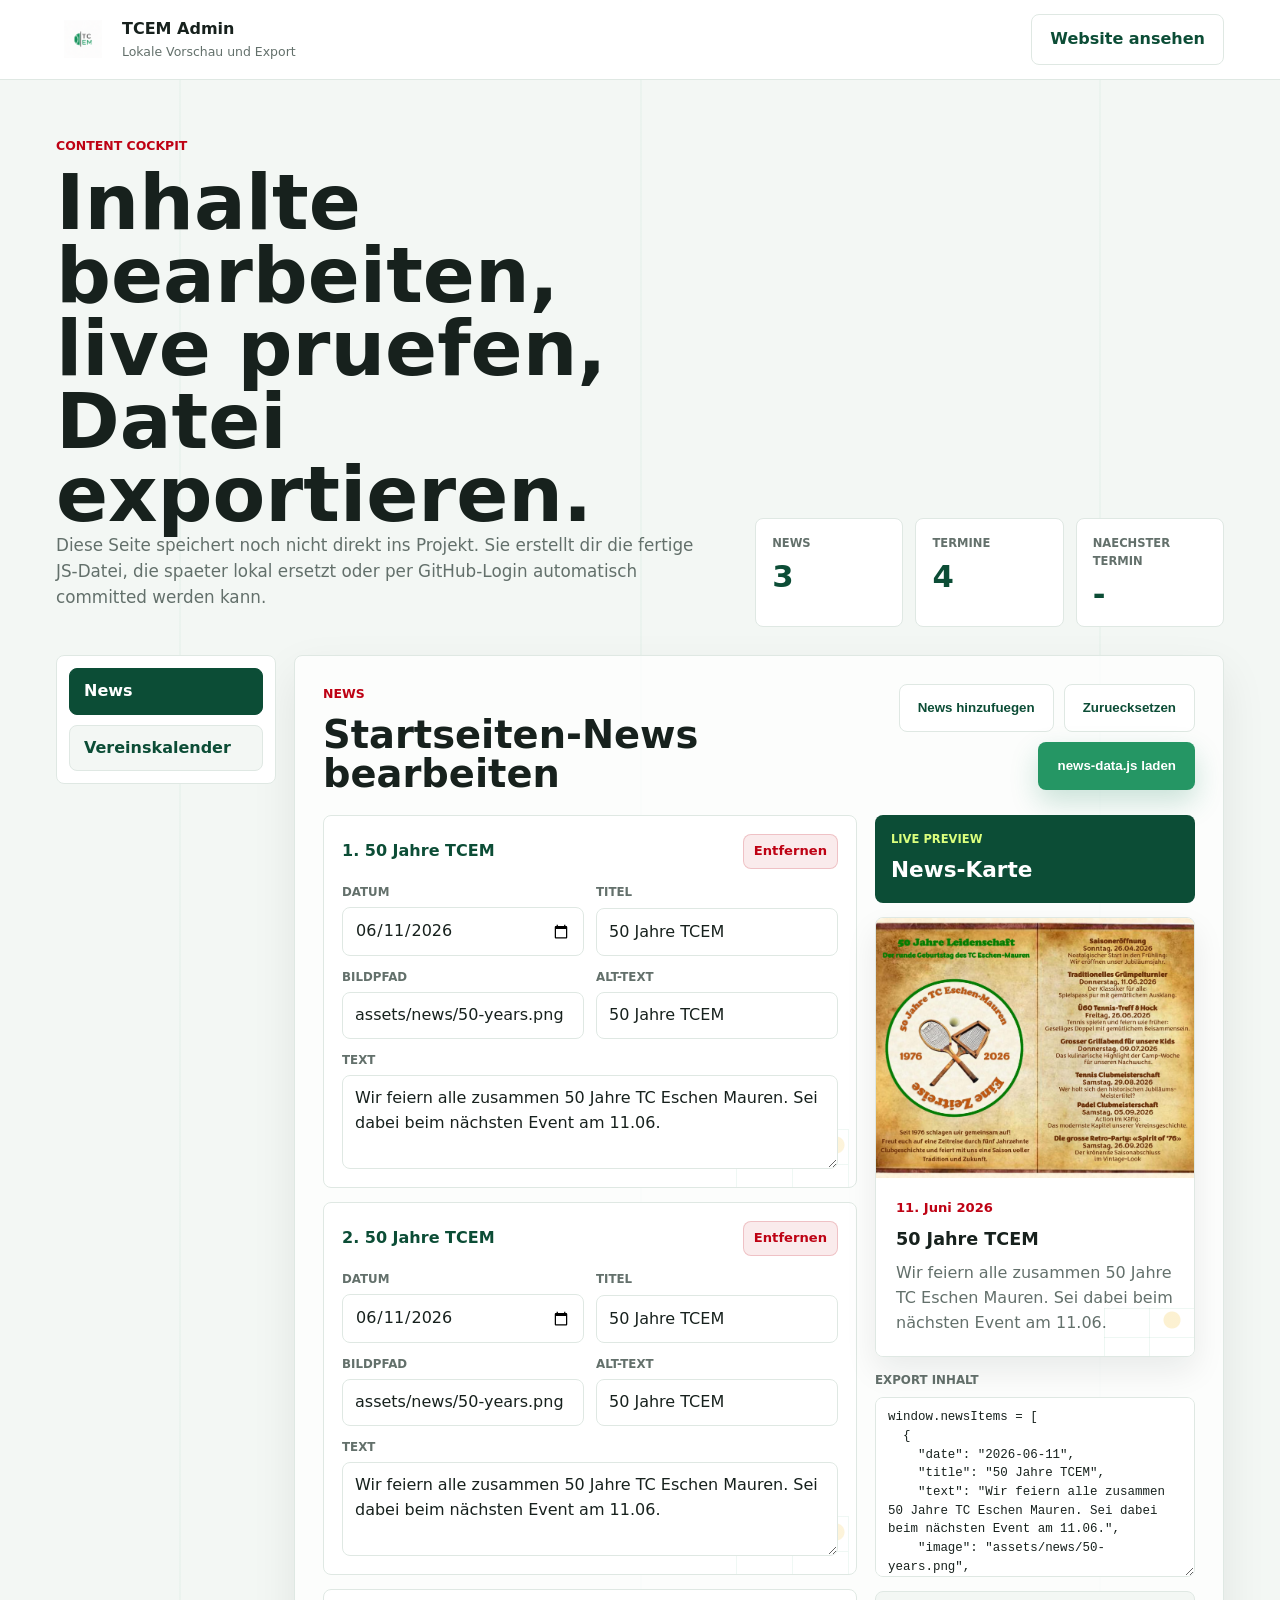
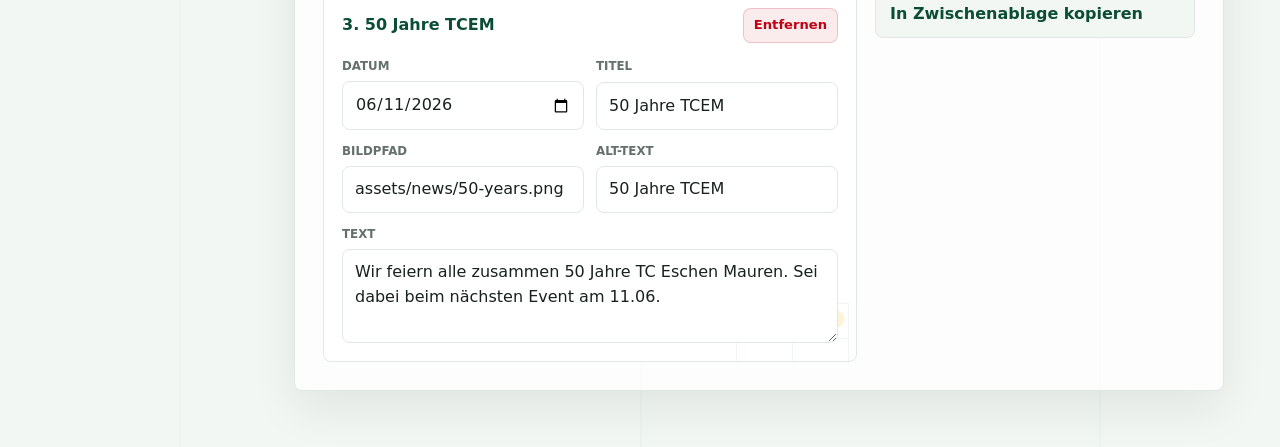
==== admin.html @ 439f3f22 "Add admin panel" ====
<!DOCTYPE html>
<html lang="de">
<head>
  <meta charset="UTF-8" />
  <meta name="viewport" content="width=device-width, initial-scale=1.0" />
  <meta name="description" content="Lokaler Inhaltseditor fuer die TC Eschen-Mauren Website." />
  <title>Admin Vorschau | TC Eschen-Mauren</title>
  <link rel="stylesheet" href="styles.css?v=20260722-2" />
  <link rel="stylesheet" href="admin.css?v=20260721-1" />
  <link rel="icon" type="image/png" href="assets/logos/alternate_logo.png" />
</head>
<body class="admin-page">
  <header class="admin-header">
    <a class="admin-brand" href="index.html" aria-label="Zur Website">
      <img src="assets/logos/alternate_logo.png" alt="TC Eschen-Mauren" />
      <span>
        <strong>TCEM Admin</strong>
        <small>Lokale Vorschau und Export</small>
      </span>
    </a>
    <a class="button secondary" href="index.html">Website ansehen</a>
  </header>

  <main class="admin-shell">
    <section class="admin-intro">
      <div>
        <p class="eyebrow">Content Cockpit</p>
        <h1>Inhalte bearbeiten, live pruefen, Datei exportieren.</h1>
        <p>Diese Seite speichert noch nicht direkt ins Projekt. Sie erstellt dir die fertige JS-Datei, die spaeter lokal ersetzt oder per GitHub-Login automatisch committed werden kann.</p>
      </div>
      <div class="admin-status-grid" aria-label="Status">
        <article>
          <span>News</span>
          <strong data-admin-news-count>0</strong>
        </article>
        <article>
          <span>Termine</span>
          <strong data-admin-event-count>0</strong>
        </article>
        <article>
          <span>Naechster Termin</span>
          <strong data-admin-next-event>-</strong>
        </article>
      </div>
    </section>

    <section class="admin-workspace">
      <aside class="admin-tabs" aria-label="Admin Bereiche">
        <button class="is-active" type="button" data-admin-tab="news">News</button>
        <button type="button" data-admin-tab="events">Vereinskalender</button>
      </aside>

      <section class="admin-panel is-active" data-admin-panel="news">
        <div class="admin-panel-header">
          <div>
            <p class="eyebrow">News</p>
            <h2>Startseiten-News bearbeiten</h2>
          </div>
          <div class="admin-actions">
            <button class="button secondary" type="button" data-admin-add="news">News hinzufuegen</button>
            <button class="button secondary" type="button" data-admin-reset="news">Zuruecksetzen</button>
            <button class="button primary" type="button" data-admin-download="news">news-data.js laden</button>
          </div>
        </div>

        <div class="admin-editor-layout">
          <div class="admin-editor-list" data-admin-list="news"></div>
          <aside class="admin-preview">
            <div class="admin-preview-heading">
              <span>Live Preview</span>
              <strong>News-Karte</strong>
            </div>
            <div class="admin-news-preview" data-admin-preview="news"></div>
            <label class="admin-output">
              <span>Export Inhalt</span>
              <textarea data-admin-output="news" readonly></textarea>
            </label>
            <button class="admin-copy-button" type="button" data-admin-copy="news">In Zwischenablage kopieren</button>
          </aside>
        </div>
      </section>

      <section class="admin-panel" data-admin-panel="events">
        <div class="admin-panel-header">
          <div>
            <p class="eyebrow">Vereinskalender</p>
            <h2>Termine bearbeiten</h2>
          </div>
          <div class="admin-actions">
            <button class="button secondary" type="button" data-admin-add="events">Termin hinzufuegen</button>
            <button class="button secondary" type="button" data-admin-reset="events">Zuruecksetzen</button>
            <button class="button primary" type="button" data-admin-download="events">events-data.js laden</button>
          </div>
        </div>

        <div class="admin-editor-layout">
          <div class="admin-editor-list" data-admin-list="events"></div>
          <aside class="admin-preview">
            <div class="admin-preview-heading">
              <span>Live Preview</span>
              <strong>Kalender-Eintrag</strong>
            </div>
            <div class="admin-calendar-preview" data-admin-preview="events"></div>
            <label class="admin-output">
              <span>Export Inhalt</span>
              <textarea data-admin-output="events" readonly></textarea>
            </label>
            <button class="admin-copy-button" type="button" data-admin-copy="events">In Zwischenablage kopieren</button>
          </aside>
        </div>
      </section>
    </section>
  </main>

  <script src="js/news-data.js?v=20260712-1" defer></script>
  <script src="js/events-data.js?v=20260712-1" defer></script>
  <script src="js/admin.js?v=20260721-1" defer></script>
</body>
</html>
---- styles.css ----
:root {
  --green: #259664;
  --green-dark: #0c4d36;
  --green-light: #e8f5e9;
  --red: #be0214;
  --ink: #17211d;
  --muted: #63706b;
  --line: #dfe8e3;
  --paper: #ffffff;
  --soft: #f3f7f4;
  --sun: #f4c542;
  --shadow: 0 24px 70px rgba(23, 33, 29, 0.13);
  --court-line-soft: rgba(37, 150, 100, 0.11);
  --court-line-warm: rgba(190, 2, 20, 0.055);
  --ball-mark: rgba(244, 197, 66, 0.34);
  color-scheme: light;
}

* {
  box-sizing: border-box;
}

html {
  scroll-behavior: smooth;
}

body {
  margin: 0;
  color: var(--ink);
  background: var(--paper);
  font-family: Inter, ui-sans-serif, system-ui, -apple-system, BlinkMacSystemFont, "Segoe UI", sans-serif;
  line-height: 1.55;
}

img {
  display: block;
  max-width: 100%;
}

a {
  color: inherit;
}

.site-header {
  position: sticky;
  top: 0;
  z-index: 10;
  display: flex;
  align-items: center;
  justify-content: space-between;
  gap: 24px;
  padding: 16px clamp(18px, 4vw, 56px);
  background: rgba(255, 255, 255, 0.94);
  border-bottom: 1px solid var(--line);
  backdrop-filter: blur(18px);
}

.brand {
  display: inline-flex;
  align-items: center;
  gap: 12px;
  min-width: 220px;
  text-decoration: none;
}

.brand-logo {
  width: 72px;
  height: 46px;
  object-fit: contain;
  flex: 0 0 auto;
}

.brand strong,
.brand small {
  display: block;
}

.brand strong {
  font-size: 0.98rem;
}

.brand small {
  color: var(--muted);
  font-size: 0.78rem;
}

.site-nav {
  display: flex;
  flex-wrap: wrap;
  align-items: center;
  justify-content: flex-end;
  gap: 6px;
}

.site-nav a {
  padding: 10px 12px;
  color: var(--muted);
  border-radius: 999px;
  font-size: 0.94rem;
  font-weight: 700;
  text-decoration: none;
}

.nav-dropdown {
  position: relative;
}

.nav-dropdown::after {
  position: absolute;
  right: 0;
  bottom: -12px;
  left: 0;
  height: 12px;
  content: "";
}

.nav-dropdown-toggle {
  border: 0;
  cursor: pointer;
  font: inherit;
}

.site-nav a:hover,
.site-nav a[aria-current="page"] {
  color: var(--green-dark);
  background: var(--soft);
}

.site-nav .nav-cta {
  padding: 10px 12px;
  color: #fff;
  background: var(--red);
  border-radius: 999px;
  font-size: 0.94rem;
  font-weight: 700;
}

.site-nav .nav-cta:hover {
  color: #fff;
  background: #9f0312;
}

.nav-dropdown-menu {
  position: absolute;
  top: calc(100% + 8px);
  right: 0;
  display: none;
  min-width: 190px;
  padding: 8px;
  background: #fff;
  border: 1px solid var(--line);
  border-radius: 8px;
  box-shadow: var(--shadow);
}

.nav-dropdown:hover .nav-dropdown-menu,
.nav-dropdown.is-open .nav-dropdown-menu {
  display: grid;
  gap: 4px;
}

.nav-dropdown-menu a {
  display: block;
  padding: 10px 12px;
  color: var(--ink);
  border-radius: 6px;
  white-space: nowrap;
}

.nav-dropdown-menu a:hover {
  color: var(--green-dark);
  background: var(--soft);
}

.nav-toggle {
  display: none;
  width: 44px;
  height: 44px;
  padding: 0;
  border: 1px solid var(--line);
  background: #fff;
  border-radius: 8px;
}

.nav-toggle span {
  display: block;
  width: 20px;
  height: 2px;
  margin: 4px auto;
  background: var(--ink);
}

.hero {
  display: grid;
  grid-template-columns: minmax(0, 1.02fr) minmax(320px, 0.98fr);
  gap: clamp(28px, 6vw, 76px);
  align-items: center;
  min-height: calc(100svh - 80px);
  padding: clamp(48px, 8vw, 96px) clamp(18px, 6vw, 84px) clamp(36px, 6vw, 72px);
  overflow: hidden;
  background:
    linear-gradient(90deg, rgba(22, 132, 90, 0.1), transparent 42%),
    #f8fbf9;
}

.home-hero {
  position: relative;
  display: flex;
  align-items: stretch;
  min-height: calc(100svh - 80px);
  padding: 0;
  background: #f8fbf9;
}

.home-hero::before {
  position: absolute;
  inset: 0 auto 0 0;
  z-index: 1;
  width: 72vw;
  background: linear-gradient(
    90deg,
    rgba(248, 251, 249, 0.96) 0%,
    rgba(248, 251, 249, 0.9) 34%,
    rgba(248, 251, 249, 0.66) 50%,
    rgba(248, 251, 249, 0.28) 65%,
    rgba(248, 251, 249, 0) 100%
  );
  content: "";
  pointer-events: none;
}

.home-hero .hero-content {
  position: relative;
  z-index: 2;
  display: flex;
  width: min(44vw, 760px);
  min-width: 40vw;
  flex-direction: column;
  justify-content: center;
  padding: clamp(48px, 8vw, 96px) clamp(18px, 6vw, 84px);
  background: transparent;
}

.home-hero .hero-copy {
  color: #28352f;
}

.home-hero-image {
  position: absolute;
  top: 0;
  right: 0;
  bottom: 0;
  left: 0;
  z-index: 0;
  width: 100%;
  max-width: none;
  margin: 0;
  overflow: hidden;
  filter: none;
  -webkit-mask-image: linear-gradient(
    90deg,
    rgba(0, 0, 0, 0) 0%,
    rgba(0, 0, 0, 0.08) 30%,
    rgba(0, 0, 0, 0.52) 44%,
    rgba(0, 0, 0, 0.92) 58%,
    rgba(0, 0, 0, 1) 100%
  );
  mask-image: linear-gradient(
    90deg,
    rgba(0, 0, 0, 0) 0%,
    rgba(0, 0, 0, 0.08) 30%,
    rgba(0, 0, 0, 0.52) 44%,
    rgba(0, 0, 0, 0.92) 58%,
    rgba(0, 0, 0, 1) 100%
  );
}

.home-hero-image img {
  width: 100%;
  height: 100%;
  object-fit: cover;
}

.page-hero {
  min-height: 72svh;
  background:
    linear-gradient(90deg, rgba(22, 132, 90, 0.1), transparent 46%),
    #fbfaf7;
}

.page-hero h1 {
  max-width: 12ch;
}

.hero-content {
  max-width: 760px;
}

.eyebrow {
  margin: 0 0 12px;
  color: var(--red);
  font-size: 0.78rem;
  font-weight: 800;
  letter-spacing: 0;
  text-transform: uppercase;
}

h1,
h2,
h3,
p {
  margin-top: 0;
}

h1 {
  max-width: 10ch;
  margin-bottom: 18px;
  font-size: clamp(3.4rem, 10vw, 6.25rem);
  line-height: 0.92;
  letter-spacing: 0;
}

h2 {
  max-width: 760px;
  margin-bottom: 0;
  font-size: clamp(2rem, 4vw, 4.25rem);
  line-height: 1.02;
  letter-spacing: 0;
}

h3 {
  margin-bottom: 10px;
  font-size: 1.1rem;
}

.hero-copy {
  max-width: 620px;
  color: #33413b;
  font-size: clamp(1.08rem, 2vw, 1.36rem);
}

.hero-actions {
  display: flex;
  flex-wrap: wrap;
  gap: 12px;
  margin-top: 28px;
}

.button {
  display: inline-flex;
  align-items: center;
  justify-content: center;
  min-height: 48px;
  padding: 12px 18px;
  border: 1px solid transparent;
  border-radius: 8px;
  font-weight: 800;
  text-decoration: none;
}

.button.primary {
  color: #fff;
  background: var(--green);
  box-shadow: 0 12px 28px rgba(22, 132, 90, 0.22);
}

.button.secondary {
  color: var(--green-dark);
  background: #fff;
  border-color: var(--line);
}

.hero-visual {
  margin: 0;
  filter: drop-shadow(var(--shadow));
}

.food-visual {
  max-width: 560px;
  justify-self: center;
}

.quick-links {
  display: grid;
  grid-template-columns: repeat(3, 1fr);
  gap: 1px;
  background: var(--line);
  border-top: 1px solid var(--line);
  border-bottom: 1px solid var(--line);
}

.quick-links a {
  min-height: 142px;
  padding: 26px clamp(18px, 4vw, 42px);
  background: #fff;
  text-decoration: none;
}

.quick-links span {
  display: block;
  margin-bottom: 8px;
  color: var(--red);
  font-size: 0.82rem;
  font-weight: 800;
}

.quick-links strong {
  display: block;
  max-width: 360px;
  font-size: clamp(1.15rem, 2vw, 1.55rem);
  line-height: 1.15;
}

.club-pulse {
  display: grid;
  grid-template-columns: minmax(180px, 0.28fr) minmax(0, 1fr);
  gap: clamp(18px, 3vw, 34px);
  align-items: stretch;
  padding: 24px clamp(18px, 6vw, 84px);
  color: #fff;
  background:
    linear-gradient(135deg, rgba(190, 2, 20, 0.26), transparent 42%),
    #12382a;
  border-top: 1px solid rgba(255, 255, 255, 0.12);
  border-bottom: 1px solid rgba(255, 255, 255, 0.12);
}

.sportstueble-pulse {
  display: grid;
  grid-template-columns: minmax(180px, 0.28fr) minmax(0, 1fr);
  gap: clamp(18px, 3vw, 34px);
  align-items: stretch;
  padding: 24px clamp(18px, 6vw, 84px);
  color: #fff;
  background:
    linear-gradient(135deg, rgba(190, 2, 20, 0.26), transparent 42%),
    #12382a;
  border-top: 1px solid rgba(255, 255, 255, 0.12);
  border-bottom: 1px solid rgba(255, 255, 255, 0.12);
}

.sportstueble-pulse.is-soon {
  background:
    linear-gradient(135deg, rgba(244, 197, 66, 0.2), transparent 42%),
    #12382a;
}

.sportstueble-pulse.is-closed .club-pulse-card::before {
  background: rgba(255, 255, 255, 0.46);
  animation: none;
  box-shadow: none;
}

.opening-status-grid {
  grid-template-columns: repeat(3, minmax(0, 1fr));
}

.club-pulse-heading {
  display: flex;
  flex-direction: column;
  justify-content: center;
  gap: 6px;
}

.club-pulse-heading span,
.club-pulse-card span,
.club-pulse-card small {
  font-size: 0.78rem;
  font-weight: 800;
  letter-spacing: 0;
  text-transform: uppercase;
}

.club-pulse-heading span {
  color: rgba(255, 255, 255, 0.68);
}

.club-pulse-heading strong {
  font-size: clamp(1.9rem, 4vw, 3.2rem);
  line-height: 0.95;
}

.club-pulse-grid {
  display: grid;
  grid-template-columns: repeat(4, minmax(0, 1fr));
  gap: 12px;
}

.club-pulse-card {
  position: relative;
  display: grid;
  min-height: 168px;
  padding: 18px;
  overflow: hidden;
  color: #fff;
  text-decoration: none;
  background: rgba(255, 255, 255, 0.09);
  border: 1px solid rgba(255, 255, 255, 0.14);
  border-radius: 8px;
}

.club-pulse-card::before {
  position: absolute;
  top: 18px;
  right: 18px;
  width: 9px;
  height: 9px;
  content: "";
  background: #dbff7d;
  border-radius: 50%;
  box-shadow: 0 0 0 0 rgba(219, 255, 125, 0.5);
  animation: pulse-dot 1.9s ease-out infinite;
}

.club-pulse-card::after {
  position: absolute;
  right: -18px;
  bottom: -18px;
  width: 130px;
  height: 76px;
  pointer-events: none;
  content: "";
  background:
    linear-gradient(rgba(255, 255, 255, 0.26), rgba(255, 255, 255, 0.26)) 0 0 / 100% 1px no-repeat,
    linear-gradient(rgba(255, 255, 255, 0.26), rgba(255, 255, 255, 0.26)) 0 100% / 100% 1px no-repeat,
    linear-gradient(rgba(255, 255, 255, 0.26), rgba(255, 255, 255, 0.26)) 0 0 / 1px 100% no-repeat,
    linear-gradient(rgba(255, 255, 255, 0.26), rgba(255, 255, 255, 0.26)) 100% 0 / 1px 100% no-repeat,
    linear-gradient(rgba(255, 255, 255, 0.22), rgba(255, 255, 255, 0.22)) 50% 0 / 1px 100% no-repeat,
    linear-gradient(rgba(255, 255, 255, 0.22), rgba(255, 255, 255, 0.22)) 0 50% / 100% 1px no-repeat;
  opacity: 0.55;
}

.club-pulse-card > * {
  position: relative;
  z-index: 1;
}

.club-pulse-card span {
  color: #dbff7d;
}

.club-pulse-card strong {
  align-self: end;
  max-width: 260px;
  font-size: clamp(1.15rem, 1.8vw, 1.55rem);
  line-height: 1.1;
}

.club-pulse-card p {
  margin: 8px 0 16px;
  color: rgba(255, 255, 255, 0.76);
  font-size: 0.95rem;
}

.club-pulse-card small {
  align-self: end;
  color: #fff;
}

@keyframes pulse-dot {
  0% {
    box-shadow: 0 0 0 0 rgba(219, 255, 125, 0.5);
  }

  70% {
    box-shadow: 0 0 0 12px rgba(219, 255, 125, 0);
  }

  100% {
    box-shadow: 0 0 0 0 rgba(219, 255, 125, 0);
  }
}

@media (prefers-reduced-motion: reduce) {
  .club-pulse-card::before,
  .matchday-section::after {
    animation: none;
  }

  .club-timeline::before,
  .club-timeline::after,
  .timeline-travel-ball,
  .history-stage,
  .history-stage::after,
  .history-image,
  .history-preview img,
  .timeline-entry,
  .timeline-entry strong,
  .history-preview {
    transition: none;
  }
}

.section {
  padding: clamp(58px, 8vw, 108px) clamp(18px, 6vw, 84px);
}

.section.muted {
  background:
    linear-gradient(90deg, transparent 0 15%, rgba(37, 150, 100, 0.035) 15% 15.15%, transparent 15.15% 50%, rgba(37, 150, 100, 0.035) 50% 50.15%, transparent 50.15% 84.85%, rgba(37, 150, 100, 0.035) 84.85% 85%, transparent 85%),
    var(--soft);
}

.section.accent {
  color: #fff;
  background: var(--green-dark);
}

.section.accent .eyebrow,
.section.accent p {
  color: #fff;
}

.section.accent p {
  max-width: 760px;
  font-size: 1.18rem;
}

.section-heading {
  margin-bottom: clamp(28px, 5vw, 52px);
}

.section-with-image {
  display: grid;
  grid-template-columns: minmax(0, 1fr) minmax(260px, 380px);
  gap: clamp(28px, 5vw, 64px);
  align-items: start;
}

.section-with-image > div {
  display: contents;
  min-width: 0;
}

.section-with-image .section-heading {
  grid-column: 1;
  margin-bottom: 0;
}

.section-with-image > div > :not(.section-heading) {
  grid-column: 1 / -1;
  min-width: 0;
}

.section-side-image {
  grid-column: 2;
  grid-row: 1;
  align-self: start;
  width: 100%;
  margin: 0;
  overflow: hidden;
  aspect-ratio: 16 / 10;
  border: 1px solid var(--line);
  border-radius: 8px;
  box-shadow: 0 14px 32px rgba(16, 25, 22, 0.1);
}

.section-side-image img {
  width: 100%;
  height: 100%;
  object-fit: cover;
}

.two-column {
  display: grid;
  grid-template-columns: minmax(0, 1fr) minmax(280px, 0.86fr);
  gap: clamp(28px, 6vw, 72px);
  align-items: start;
}

.two-column > p {
  max-width: 720px;
  color: var(--muted);
  font-size: 1.1rem;
}

.stats,
.feature-grid,
.split-list,
.info-grid {
  display: grid;
  gap: 18px;
}

.stats {
  grid-template-columns: repeat(3, 1fr);
}

.stats {
  counter-reset: stat-card;
}

.stats div,
.feature-grid article,
.split-list article,
.info-grid article {
  position: relative;
  overflow: hidden;
  padding: 24px;
  background: #fff;
  border: 1px solid var(--line);
  border-radius: 8px;
}

.stats div > *,
.feature-grid article > *,
.split-list article > *,
.info-grid article > * {
  position: relative;
  z-index: 1;
}

.stats div {
  counter-increment: stat-card;
  display: grid;
  min-height: 170px;
  align-content: end;
  padding: 18px;
  color: #fff;
  background:
    linear-gradient(135deg, rgba(190, 2, 20, 0.2), transparent 46%),
    #12382a;
  border-color: rgba(255, 255, 255, 0.14);
  box-shadow: 0 18px 38px rgba(16, 25, 22, 0.16);
}

.stats div::after {
  position: absolute;
  top: 14px;
  left: 14px;
  z-index: 1;
  min-width: 36px;
  padding: 4px 8px;
  color: #12382a;
  background: #dbff7d;
  border-radius: 999px;
  content: "S" counter(stat-card);
  font-size: 0.72rem;
  font-weight: 900;
  line-height: 1;
  text-align: center;
}

.stats div::before,
.feature-grid article::before,
.split-list article::before,
.info-grid article::before,
.team-card::before,
.match-card::before,
.mini-calendar::before,
.price-card::before,
.info-block::before,
.premium-booking-card::before,
.document-card::before,
.document-login-note::before {
  position: absolute;
  inset: 0;
  z-index: 0;
  pointer-events: none;
  content: "";
  background:
    radial-gradient(circle at calc(100% - 26px) 28px, var(--ball-mark) 0 8px, transparent 9px),
    radial-gradient(circle at calc(100% - 26px) 28px, transparent 0 12px, rgba(244, 197, 66, 0.22) 13px 14px, transparent 15px),
    linear-gradient(var(--court-line-soft), var(--court-line-soft)) calc(100% - 94px) calc(100% - 30px) / 1px 70px no-repeat,
    linear-gradient(var(--court-line-soft), var(--court-line-soft)) calc(100% - 54px) calc(100% - 30px) / 1px 70px no-repeat,
    linear-gradient(var(--court-line-soft), var(--court-line-soft)) calc(100% - 128px) calc(100% - 54px) / 108px 1px no-repeat,
    linear-gradient(var(--court-line-soft), var(--court-line-soft)) calc(100% - 128px) calc(100% - 82px) / 108px 1px no-repeat,
    linear-gradient(135deg, transparent 58%, var(--court-line-warm));
  opacity: 0.9;
}

.stats div::before {
  background:
    linear-gradient(rgba(255, 255, 255, 0.22), rgba(255, 255, 255, 0.22)) calc(100% - 132px) calc(100% - 72px) / 118px 1px no-repeat,
    linear-gradient(rgba(255, 255, 255, 0.22), rgba(255, 255, 255, 0.22)) calc(100% - 132px) calc(100% - 22px) / 118px 1px no-repeat,
    linear-gradient(rgba(255, 255, 255, 0.22), rgba(255, 255, 255, 0.22)) calc(100% - 132px) calc(100% - 72px) / 1px 50px no-repeat,
    linear-gradient(rgba(255, 255, 255, 0.22), rgba(255, 255, 255, 0.22)) calc(100% - 14px) calc(100% - 72px) / 1px 50px no-repeat,
    linear-gradient(rgba(255, 255, 255, 0.18), rgba(255, 255, 255, 0.18)) calc(100% - 73px) calc(100% - 72px) / 1px 50px no-repeat,
    radial-gradient(circle at calc(100% - 28px) 28px, rgba(219, 255, 125, 0.64) 0 8px, transparent 9px),
    linear-gradient(135deg, transparent 54%, rgba(219, 255, 125, 0.1));
  opacity: 0.82;
}

.feature-grid article:nth-child(3n+2)::before,
.split-list article:nth-child(3n+2)::before,
.info-grid article:nth-child(3n+2)::before,
.team-card:nth-child(2n)::before,
.match-card:nth-child(2n)::before,
.price-card:nth-child(2n)::before {
  background:
    repeating-linear-gradient(90deg, transparent 0 13px, rgba(37, 150, 100, 0.055) 13px 14px),
    repeating-linear-gradient(0deg, transparent 0 13px, rgba(37, 150, 100, 0.04) 13px 14px),
    radial-gradient(circle at calc(100% - 28px) 30px, var(--ball-mark) 0 7px, transparent 8px);
  opacity: 0.72;
}

.stats strong {
  display: block;
  width: min-content;
  min-width: 1.2ch;
  color: #dbff7d;
  font-family: ui-monospace, SFMono-Regular, Menlo, Monaco, Consolas, "Liberation Mono", monospace;
  font-size: clamp(3.4rem, 7vw, 5.4rem);
  font-weight: 900;
  letter-spacing: 0;
  line-height: 0.82;
  text-shadow: 0 0 18px rgba(219, 255, 125, 0.28);
  font-variant-numeric: tabular-nums;
}

.stats strong::after {
  display: inline-block;
  margin-left: 7px;
  color: rgba(255, 255, 255, 0.45);
  content: "x";
  font-size: 0.28em;
  vertical-align: super;
}

.stats div.is-counting strong {
  animation: stat-flicker 900ms steps(2, end) 1;
}

.stats div.has-counted {
  border-color: rgba(219, 255, 125, 0.34);
}

.stats span,
.feature-grid p,
.split-list p,
.info-grid p {
  color: var(--muted);
}

.stats span {
  margin-top: 16px;
  color: rgba(255, 255, 255, 0.78);
  font-size: 0.82rem;
  font-weight: 900;
  text-transform: uppercase;
}

@keyframes stat-flicker {
  0%,
  22%,
  38%,
  100% {
    opacity: 1;
  }

  30%,
  34% {
    opacity: 0.48;
  }
}

.feature-grid,
.split-list,
.info-grid {
  grid-template-columns: repeat(3, 1fr);
}

.site-footer {
  display: grid;
  grid-template-columns: repeat(4, 1fr);
  gap: 28px;
  padding: 42px clamp(18px, 6vw, 84px);
  color: #d7e6df;
  background: #101916;
}

.site-footer p {
  margin-bottom: 0;
  color: #a9bbb3;
}

.site-footer a {
  color: #fff;
}

.legal-page h1 {
  max-width: none;
  font-size: clamp(2.7rem, 7vw, 5.4rem);
}

.legal-content {
  max-width: 900px;
  padding: clamp(24px, 4vw, 44px);
  background: #fff;
  border: 1px solid var(--line);
  border-radius: 8px;
}

.legal-content h2 {
  max-width: none;
  margin: 34px 0 12px;
  font-size: clamp(1.45rem, 2.5vw, 2.15rem);
}

.legal-content h2:first-child {
  margin-top: 0;
}

.legal-content h3 {
  margin: 26px 0 8px;
  font-size: 1.05rem;
}

.legal-content p {
  color: var(--muted);
}

.legal-content a {
  color: var(--green-dark);
  font-weight: 700;
}

.document-actions {
  display: grid;
  gap: 18px;
}

.document-login-note {
  position: relative;
  display: grid;
  grid-template-columns: minmax(0, 1fr) auto;
  gap: 20px;
  align-items: center;
  overflow: hidden;
  margin-bottom: 22px;
  padding: 22px;
  background: rgba(37, 150, 100, 0.09);
  border: 1px solid rgba(37, 150, 100, 0.22);
  border-radius: 8px;
}

.document-login-note > * {
  position: relative;
  z-index: 1;
}

.document-login-note h2 {
  margin: 0 0 8px;
  font-size: clamp(1.25rem, 2vw, 1.65rem);
}

.document-login-note p {
  margin: 0;
}

.document-card {
  position: relative;
  display: grid;
  grid-template-columns: minmax(0, 1fr) auto;
  gap: 20px;
  align-items: center;
  overflow: hidden;
  padding: 22px;
  background: var(--soft);
  border: 1px solid var(--line);
  border-radius: 8px;
}

.document-card > * {
  position: relative;
  z-index: 1;
}

.document-card h2 {
  margin: 0 0 8px;
  font-size: clamp(1.25rem, 2vw, 1.65rem);
}

.document-card p {
  margin: 0;
}

.section-intro {
  max-width: 760px;
  color: var(--muted);
  font-size: 1.08rem;
}

.club-timeline {
  --timeline-detail-enter: 58px;
  --timeline-ghost-shift: 0px;
  --timeline-preview-depth: 0px;
  --timeline-progress: 0;
  --timeline-travel: 0;
  --timeline-shift: 0px;
  --timeline-shift-reverse: 0px;
  position: relative;
  display: grid;
  grid-template-columns: minmax(110px, 0.22fr) minmax(0, 1fr);
  gap: clamp(20px, 4vw, 44px);
  min-height: clamp(560px, 58vw, 680px);
  padding: clamp(20px, 4vw, 42px);
  overflow: hidden;
  color: var(--ink);
  background:
    radial-gradient(circle at calc(var(--timeline-progress) * 1%) 18%, rgba(219, 255, 125, 0.22), transparent 18%),
    linear-gradient(135deg, rgba(37, 150, 100, 0.08), rgba(190, 2, 20, 0.04)),
    #fff;
  border: 1px solid var(--line);
  border-radius: 8px;
  box-shadow: var(--shadow);
  isolation: isolate;
}

.club-timeline::before,
.club-timeline::after {
  position: absolute;
  pointer-events: none;
  content: "";
}

.club-timeline::before {
  inset: 0;
  background:
    linear-gradient(90deg, transparent, rgba(219, 255, 125, 0.12), transparent),
    repeating-linear-gradient(90deg, rgba(16, 25, 22, 0.04) 0 1px, transparent 1px 80px),
    repeating-linear-gradient(0deg, rgba(37, 150, 100, 0.035) 0 1px, transparent 1px 58px);
  background-position: var(--timeline-shift) 0, var(--timeline-shift-reverse) 0;
  opacity: 0.7;
  transition: background-position 680ms cubic-bezier(0.2, 0.8, 0.2, 1);
}

.club-timeline::after {
  right: clamp(18px, 5vw, 60px);
  bottom: -0.2em;
  color: rgba(37, 150, 100, 0.07);
  content: attr(data-active-year);
  font-size: clamp(6rem, 18vw, 16rem);
  font-weight: 900;
  line-height: 1;
  transform: translateX(var(--timeline-ghost-shift));
  transition: content 120ms ease, transform 680ms cubic-bezier(0.2, 0.8, 0.2, 1);
}

.timeline-travel-path {
  position: absolute;
  top: clamp(24px, 5vw, 48px);
  right: clamp(20px, 5vw, 52px);
  left: clamp(20px, 5vw, 52px);
  z-index: 2;
  height: 3px;
  pointer-events: none;
  background:
    linear-gradient(90deg, var(--green) calc(var(--timeline-progress) * 1%), rgba(37, 150, 100, 0.12) 0),
    repeating-linear-gradient(90deg, transparent 0 34px, rgba(16, 25, 22, 0.12) 34px 35px);
  border-radius: 999px;
  box-shadow: 0 0 0 1px rgba(255, 255, 255, 0.76);
}

.timeline-travel-ball {
  position: absolute;
  top: 50%;
  left: calc(var(--timeline-progress) * 1%);
  width: 18px;
  height: 18px;
  background:
    radial-gradient(circle at 34% 30%, rgba(255, 255, 255, 0.9), transparent 0 18%),
    #dbff7d;
  border: 2px solid rgba(18, 56, 42, 0.2);
  border-radius: 50%;
  box-shadow: 0 0 0 6px rgba(219, 255, 125, 0.18), 0 10px 18px rgba(16, 25, 22, 0.16);
  transform: translate(-50%, -50%);
  transition: left 720ms cubic-bezier(0.18, 0.9, 0.24, 1.08), transform 720ms cubic-bezier(0.18, 0.9, 0.24, 1.08);
}

.club-timeline.is-travelling-forward .timeline-travel-ball {
  transform: translate(-50%, -50%) rotate(1turn) scale(1.14);
}

.club-timeline.is-travelling-backward .timeline-travel-ball {
  transform: translate(-50%, -50%) rotate(-1turn) scale(1.14);
}

.history-years,
.history-stage,
.history-previews {
  position: relative;
  z-index: 1;
}

.history-years {
  align-self: center;
}

.history-controls {
  position: relative;
  display: grid;
  gap: 6px;
  padding: 10px 0 10px 18px;
}

.history-controls::before {
  position: absolute;
  top: 24px;
  bottom: 24px;
  left: 7px;
  width: 2px;
  content: "";
  background:
    linear-gradient(180deg, var(--green) calc(var(--timeline-progress) * 1%), rgba(37, 150, 100, 0.12) 0),
    linear-gradient(180deg, rgba(37, 150, 100, 0.12), var(--green), rgba(37, 150, 100, 0.12));
  border-radius: 999px;
}

.timeline-entry {
  position: relative;
  display: flex;
  align-items: center;
  min-height: 48px;
  padding: 10px 12px 10px 18px;
  color: var(--muted);
  text-align: left;
  cursor: pointer;
  background: transparent;
  border: 1px solid transparent;
  border-radius: 8px;
  appearance: none;
  transition: color 220ms ease, background 220ms ease, border-color 220ms ease, transform 220ms ease;
}

.timeline-entry::after {
  position: absolute;
  right: 12px;
  color: rgba(37, 150, 100, 0);
  content: "→";
  font-weight: 900;
  transform: translateX(-8px);
  transition: color 220ms ease, transform 220ms ease;
}

.timeline-entry::before {
  position: absolute;
  left: -15px;
  width: 12px;
  height: 12px;
  content: "";
  background: #fff;
  border: 2px solid rgba(37, 150, 100, 0.34);
  border-radius: 50%;
  box-shadow: 0 0 0 4px #fff;
  transition: background 220ms ease, border-color 220ms ease, box-shadow 220ms ease, transform 220ms ease;
}

.timeline-entry strong {
  font-size: clamp(0.95rem, 1.4vw, 1.12rem);
  font-weight: 900;
}

.timeline-entry:hover,
.timeline-entry.is-active {
  color: var(--green-dark);
  background: rgba(37, 150, 100, 0.1);
  border-color: rgba(37, 150, 100, 0.18);
  transform: translateX(6px);
}

.timeline-entry.is-active::after {
  color: var(--green-dark);
  transform: translateX(0);
}

.timeline-entry:hover::before,
.timeline-entry.is-active::before {
  background: var(--green);
  border-color: var(--green-dark);
  box-shadow: 0 0 0 4px #fff, 0 0 0 8px rgba(37, 150, 100, 0.16);
  transform: scale(1.18);
}

.history-stage {
  position: relative;
  display: grid;
  grid-template-columns: minmax(0, 0.92fr) minmax(320px, 0.58fr);
  gap: 0;
  min-height: clamp(440px, 48vw, 560px);
  overflow: hidden;
  background: var(--green-dark);
  border-radius: 8px;
  box-shadow: 0 18px 48px rgba(16, 25, 22, 0.16);
  opacity: 0;
  transform: translateX(var(--timeline-detail-enter)) scale(0.985) rotateY(calc(var(--timeline-travel) * -1deg));
  transform-origin: center;
  transition: opacity 300ms ease, transform 520ms cubic-bezier(0.2, 0.8, 0.2, 1);
}

.history-stage.is-visible {
  opacity: 1;
  transform: translateX(0) scale(1);
}

.history-stage::before {
  position: absolute;
  inset: 0;
  z-index: 1;
  pointer-events: none;
  content: "";
  background:
    linear-gradient(90deg, transparent 58%, rgba(219, 255, 125, 0.14)),
    radial-gradient(circle at 72% 22%, rgba(219, 255, 125, 0.16), transparent 24%);
}

.history-stage::after {
  position: absolute;
  inset: 0;
  z-index: 3;
  pointer-events: none;
  content: "";
  background: linear-gradient(90deg, transparent, rgba(255, 255, 255, 0.24), transparent);
  opacity: 0;
  transform: translateX(-115%);
}

.club-timeline.is-travelling-forward .history-stage::after,
.club-timeline.is-travelling-backward .history-stage::after {
  animation: timeline-travel-sweep 620ms ease;
}

.history-image {
  width: 100%;
  height: 100%;
  min-height: clamp(320px, 42vw, 560px);
  object-fit: cover;
  transform: scale(1.04);
  transition: transform 760ms cubic-bezier(0.2, 0.8, 0.2, 1);
}

.history-stage.is-visible .history-image {
  transform: scale(1);
}

.history-panel {
  position: relative;
  z-index: 2;
  align-self: end;
  padding: clamp(24px, 4vw, 44px);
  color: #fff;
}

.history-eyebrow {
  display: block;
  margin-bottom: 18px;
  color: #dbff7d;
  font-size: clamp(3.6rem, 8vw, 6.8rem);
  font-weight: 900;
  line-height: 0.9;
}

.history-panel h3 {
  margin-bottom: 10px;
  color: #fff;
  font-size: clamp(1.45rem, 2.7vw, 2.45rem);
  line-height: 1.08;
  overflow-wrap: anywhere;
}

.history-panel p {
  margin: 0;
  max-width: 560px;
  color: rgba(255, 255, 255, 0.8);
  font-size: 1.08rem;
}

.history-counter {
  display: block;
  margin-top: 28px;
  color: rgba(255, 255, 255, 0.58);
  font-size: 0.8rem;
  font-weight: 900;
}

.history-previews {
  grid-column: 2;
  display: grid;
  grid-template-columns: repeat(6, minmax(0, 1fr));
  gap: 10px;
  perspective: 900px;
}

.history-preview {
  display: grid;
  gap: 8px;
  min-width: 0;
  padding: 0;
  color: var(--muted);
  cursor: pointer;
  background: transparent;
  border: 0;
  appearance: none;
  transform: translateY(0) translateX(var(--timeline-preview-depth));
  transition: color 220ms ease, transform 300ms ease, opacity 220ms ease;
}

.history-preview img {
  width: 100%;
  aspect-ratio: 4 / 3;
  object-fit: cover;
  border: 2px solid transparent;
  border-radius: 8px;
  filter: saturate(0.72);
  transition: filter 220ms ease, transform 220ms ease, border-color 220ms ease;
}

.history-preview span {
  font-size: 0.76rem;
  font-weight: 800;
  line-height: 1.15;
  white-space: normal;
}

.history-preview:hover img,
.history-preview.is-active img {
  border-color: var(--green);
  filter: saturate(1);
  transform: translateY(-3px);
}

.history-preview.is-active {
  color: var(--green-dark);
  transform: translateY(-6px) translateX(0) scale(1.02);
}

@keyframes timeline-panel-sweep {
  0% {
    opacity: 0;
    transform: translateX(-120%);
  }

  35% {
    opacity: 1;
  }

  100% {
    opacity: 0;
    transform: translateX(120%);
  }
}

@keyframes timeline-travel-sweep {
  0% {
    opacity: 0;
    transform: translateX(-115%);
  }

  36% {
    opacity: 1;
  }

  100% {
    opacity: 0;
    transform: translateX(115%);
  }
}

.team-list {
  display: grid;
  gap: 16px;
}

.team-card {
  position: relative;
  display: grid;
  grid-template-columns: minmax(220px, 0.65fr) minmax(0, 1fr);
  gap: clamp(18px, 4vw, 42px);
  align-items: start;
  overflow: hidden;
  padding: 24px;
  background: #fff;
  border: 1px solid var(--line);
  border-radius: 8px;
  box-shadow: 0 12px 28px rgba(16, 25, 22, 0.06);
}

.team-card > * {
  position: relative;
  z-index: 1;
}

.team-card h3 {
  margin: 12px 0 6px;
  font-size: clamp(1.35rem, 2.2vw, 1.9rem);
}

.team-card p {
  margin: 0;
  color: var(--muted);
}

.team-card dl {
  display: grid;
  grid-template-columns: repeat(3, minmax(0, 1fr));
  gap: 12px;
  margin: 0;
}

.team-card dl div {
  min-width: 0;
  padding: 14px;
  background: var(--soft);
  border-radius: 8px;
}

.team-card dt {
  margin-bottom: 4px;
  color: var(--muted);
  font-size: 0.78rem;
  font-weight: 800;
  text-transform: uppercase;
}

.team-card dd {
  margin: 0;
  font-weight: 800;
}

.team-card a {
  color: var(--green-dark);
}

.team-category,
.match-label,
.match-status {
  display: inline-flex;
  align-items: center;
  min-height: 30px;
  padding: 6px 10px;
  color: var(--green-dark);
  background: rgba(37, 150, 100, 0.1);
  border-radius: 999px;
  font-size: 0.78rem;
  font-weight: 800;
  text-transform: uppercase;
  letter-spacing: 0;
}

.team-category.junior {
  color: #8c2b12;
  background: rgba(213, 106, 61, 0.13);
}

.team-category.challenge {
  color: #8b1740;
  background: rgba(190, 2, 20, 0.1);
}

.match-calendar {
  display: grid;
  gap: 14px;
}

.matchday-section {
  position: relative;
  display: grid;
  grid-template-columns: minmax(220px, 0.55fr) 140px minmax(0, 1fr);
  gap: clamp(18px, 4vw, 42px);
  align-items: center;
  padding: clamp(32px, 6vw, 64px) clamp(18px, 6vw, 84px);
  overflow: hidden;
  color: #fff;
  background:
    linear-gradient(135deg, rgba(190, 2, 20, 0.28), transparent 44%),
    #12382a;
}

.matchday-section[hidden] {
  display: none;
}

.matchday-section::before {
  position: absolute;
  top: 50%;
  left: 50%;
  width: min(86vw, 920px);
  max-height: calc(100% - 56px);
  aspect-ratio: 78 / 36;
  pointer-events: none;
  content: "";
  background:
    linear-gradient(rgba(255, 255, 255, 0.62), rgba(255, 255, 255, 0.62)) 0 0 / 100% 1px no-repeat,
    linear-gradient(rgba(255, 255, 255, 0.62), rgba(255, 255, 255, 0.62)) 0 100% / 100% 1px no-repeat,
    linear-gradient(rgba(255, 255, 255, 0.62), rgba(255, 255, 255, 0.62)) 0 0 / 1px 100% no-repeat,
    linear-gradient(rgba(255, 255, 255, 0.62), rgba(255, 255, 255, 0.62)) 100% 0 / 1px 100% no-repeat,
    linear-gradient(rgba(255, 255, 255, 0.5), rgba(255, 255, 255, 0.5)) 0 12.5% / 100% 1px no-repeat,
    linear-gradient(rgba(255, 255, 255, 0.5), rgba(255, 255, 255, 0.5)) 0 87.5% / 100% 1px no-repeat,
    linear-gradient(rgba(255, 255, 255, 0.5), rgba(255, 255, 255, 0.5)) 23.08% 0 / 1px 100% no-repeat,
    linear-gradient(rgba(255, 255, 255, 0.5), rgba(255, 255, 255, 0.5)) 76.92% 0 / 1px 100% no-repeat,
    linear-gradient(rgba(255, 255, 255, 0.58), rgba(255, 255, 255, 0.58)) 50% 0 / 1px 100% no-repeat,
    linear-gradient(rgba(255, 255, 255, 0.5), rgba(255, 255, 255, 0.5)) 50% 50% / 53.84% 1px no-repeat;
  border-radius: 2px;
  opacity: 0.16;
  transform: translate(-50%, -50%);
}

.matchday-section::after {
  position: absolute;
  inset: 0;
  pointer-events: none;
  content: "";
  background: linear-gradient(90deg, transparent, rgba(219, 255, 125, 0.12), transparent);
  transform: translateX(-60%);
  animation: matchday-sweep 4.8s ease-in-out infinite;
}

.matchday-heading,
.matchday-date,
.matchday-list {
  position: relative;
  z-index: 1;
}

.matchday-heading .eyebrow {
  color: #dbff7d;
}

.matchday-heading h2 {
  color: #fff;
  font-size: clamp(2.1rem, 5vw, 4.8rem);
  line-height: 0.95;
}

.matchday-heading p:not(.eyebrow) {
  max-width: 420px;
  color: rgba(255, 255, 255, 0.76);
}

.matchday-date {
  display: grid;
  min-height: 150px;
  place-items: center;
  color: #12382a;
  background: #dbff7d;
  border-radius: 8px;
  line-height: 1;
  box-shadow: 0 18px 42px rgba(0, 0, 0, 0.18);
}

.matchday-date span,
.matchday-date small {
  font-size: 0.82rem;
  font-weight: 900;
  text-transform: uppercase;
}

.matchday-date strong {
  font-size: clamp(3.2rem, 7vw, 5rem);
}

.matchday-list {
  display: grid;
  gap: 12px;
}

.matchday-row {
  display: grid;
  grid-template-columns: 64px minmax(0, 1fr) auto;
  gap: 16px;
  align-items: center;
  padding: 16px;
  background: rgba(255, 255, 255, 0.1);
  border: 1px solid rgba(255, 255, 255, 0.14);
  border-radius: 8px;
  backdrop-filter: blur(10px);
}

.matchday-time {
  color: #dbff7d;
  font-size: 0.9rem;
  font-weight: 900;
}

.matchday-row h3 {
  margin: 8px 0 4px;
  color: #fff;
  font-size: clamp(1.1rem, 2vw, 1.45rem);
}

.matchday-row p {
  margin: 0;
  color: rgba(255, 255, 255, 0.7);
}

@keyframes matchday-sweep {
  0%,
  38% {
    transform: translateX(-70%);
  }

  100% {
    transform: translateX(70%);
  }
}

.match-card {
  position: relative;
  display: grid;
  grid-template-columns: 88px minmax(0, 1fr) auto;
  gap: clamp(16px, 3vw, 28px);
  align-items: center;
  overflow: hidden;
  padding: 18px;
  background: #fff;
  border: 1px solid var(--line);
  border-radius: 8px;
  box-shadow: 0 12px 28px rgba(16, 25, 22, 0.06);
}

.match-card > * {
  position: relative;
  z-index: 1;
}

.match-date {
  display: grid;
  justify-items: center;
  padding: 12px 8px;
  color: #fff;
  background: var(--green-dark);
  border-radius: 8px;
  line-height: 1;
}

.match-date span,
.match-date small {
  font-size: 0.72rem;
  font-weight: 800;
  text-transform: uppercase;
}

.match-date strong {
  margin: 7px 0 5px;
  font-size: 2.25rem;
}

.match-info h3 {
  margin: 10px 0 6px;
  font-size: clamp(1.25rem, 2vw, 1.65rem);
}

.match-info p {
  margin: 0;
  color: var(--muted);
}

.match-label.junior {
  color: #8c2b12;
  background: rgba(213, 106, 61, 0.13);
}

.match-label.challenge {
  color: #8b1740;
  background: rgba(190, 2, 20, 0.1);
}

.match-status {
  color: var(--green-dark);
  background: var(--soft);
  white-space: nowrap;
}

.match-status.away {
  color: var(--red);
  background: rgba(190, 2, 20, 0.08);
}

.club-calendar-layout {
  display: grid;
  grid-template-columns: minmax(0, 1fr) minmax(320px, 0.62fr);
  gap: clamp(24px, 5vw, 56px);
  align-items: start;
}

.calendar-data {
  display: none;
}

.club-calendar {
  display: grid;
  gap: 14px;
}

.calendar-event {
  display: grid;
  grid-template-columns: 76px minmax(0, 1fr);
  gap: 18px;
  align-items: center;
  padding: 16px;
  background: #fff;
  border: 1px solid var(--line);
  border-radius: 8px;
  transition: border-color 180ms ease, box-shadow 180ms ease, transform 180ms ease;
}

.calendar-event.is-highlighted {
  border-color: var(--green);
  box-shadow: 0 0 0 3px rgba(37, 150, 100, 0.18), 0 16px 34px rgba(16, 25, 22, 0.1);
  transform: translateY(-1px);
}

.calendar-date {
  display: grid;
  min-height: 76px;
  place-items: center;
  padding: 10px 6px;
  color: #fff;
  background: var(--green-dark);
  border-radius: 8px;
  line-height: 1;
}

.calendar-date span,
.calendar-date small {
  font-size: 0.7rem;
  font-weight: 800;
  text-transform: uppercase;
}

.calendar-date strong {
  margin: 5px 0;
  font-size: 2rem;
}

.calendar-event-content h3 {
  margin: 8px 0 4px;
  font-size: clamp(1.2rem, 2vw, 1.55rem);
}

.calendar-event-content p {
  margin: 0;
  color: var(--muted);
}

.calendar-tag {
  display: inline-flex;
  min-height: 28px;
  align-items: center;
  padding: 5px 9px;
  color: var(--green-dark);
  background: rgba(37, 150, 100, 0.1);
  border-radius: 999px;
  font-size: 0.72rem;
  font-weight: 800;
  text-transform: uppercase;
}

.calendar-tag.match {
  color: #8b1740;
  background: rgba(190, 2, 20, 0.1);
}

.calendar-tag.junior {
  color: #8c2b12;
  background: rgba(213, 106, 61, 0.13);
}

.calendar-tag.event {
  color: #6f5600;
  background: rgba(244, 197, 66, 0.25);
}

.calendar-more-button {
  min-height: 44px;
  margin-top: 14px;
  padding: 10px 16px;
  color: var(--green-dark);
  background: #fff;
  border: 1px solid var(--line);
  border-radius: 8px;
  cursor: pointer;
  font: inherit;
  font-weight: 800;
}

.calendar-more-button:hover {
  color: #fff;
  background: var(--green-dark);
  border-color: var(--green-dark);
}

.mini-calendar {
  position: relative;
  display: grid;
  gap: 18px;
  overflow: hidden;
  padding: 18px;
  background: #fff;
  border: 1px solid var(--line);
  border-radius: 8px;
}

.mini-calendar > * {
  position: relative;
  z-index: 1;
}

.mini-calendar-heading span,
.mini-calendar-heading strong {
  display: block;
}

.mini-calendar-heading {
  display: flex;
  align-items: center;
  justify-content: space-between;
  gap: 14px;
}

.mini-calendar-heading span {
  color: var(--red);
  font-size: 0.75rem;
  font-weight: 800;
  text-transform: uppercase;
}

.mini-calendar-heading strong {
  margin-top: 3px;
  font-size: 1.25rem;
}

.mini-calendar-actions {
  display: inline-flex;
  gap: 6px;
}

.mini-calendar-actions button {
  display: grid;
  width: 38px;
  height: 38px;
  place-items: center;
  color: var(--green-dark);
  background: var(--soft);
  border: 1px solid var(--line);
  border-radius: 8px;
  cursor: pointer;
  font: inherit;
  font-size: 1.35rem;
  font-weight: 800;
  line-height: 1;
}

.mini-calendar-actions button:hover {
  color: #fff;
  background: var(--green-dark);
  border-color: var(--green-dark);
}

.mini-calendar-actions button:disabled {
  color: #aab7b1;
  background: #f8fbf9;
  cursor: not-allowed;
}

.mini-calendar-grid {
  display: grid;
  grid-template-columns: repeat(7, minmax(0, 1fr));
  gap: 4px;
}

.mini-calendar-grid span,
.mini-calendar-grid time {
  display: grid;
  min-height: 32px;
  place-items: center;
  color: var(--muted);
  background: var(--soft);
  border-radius: 6px;
  font-size: 0.78rem;
  font-weight: 800;
  text-decoration: none;
}

.mini-calendar-grid .weekday {
  min-height: 22px;
  color: var(--green-dark);
  background: transparent;
  font-size: 0.68rem;
  text-transform: uppercase;
}

.mini-calendar-grid .empty {
  background: transparent;
}

.mini-calendar-grid .marked {
  color: #fff;
  background: var(--green-dark);
  box-shadow: 0 0 0 2px rgba(37, 150, 100, 0.14);
  cursor: pointer;
}

.mini-calendar-grid .marked.match {
  background: var(--red);
  box-shadow: 0 0 0 2px rgba(190, 2, 20, 0.14);
}

.mini-calendar-grid .marked.junior {
  background: #bf5b2c;
  box-shadow: 0 0 0 2px rgba(191, 91, 44, 0.14);
}

.mini-calendar-grid .marked.event {
  color: var(--ink);
  background: var(--sun);
  box-shadow: 0 0 0 2px rgba(244, 197, 66, 0.22);
}

.sponsors-section {
  background: #fff;
}

.sponsors-layout {
  display: grid;
  grid-template-columns: minmax(0, 0.95fr) minmax(320px, 1.05fr);
  gap: clamp(28px, 6vw, 78px);
  align-items: center;
}

.sponsors-layout .section-heading {
  margin-bottom: 0;
}

.sponsors-layout .section-heading p:not(.eyebrow) {
  max-width: 620px;
  margin: 18px 0 28px;
  color: var(--muted);
  font-size: 1.1rem;
}

.sponsor-rotator {
  position: relative;
  min-height: clamp(220px, 28vw, 340px);
  overflow: hidden;
  background:
    linear-gradient(135deg, rgba(37, 150, 100, 0.12), rgba(190, 2, 20, 0.06)),
    var(--soft);
  border: 1px solid var(--line);
  border-radius: 8px;
  box-shadow: var(--shadow);
}

.sponsor-rotator img {
  position: absolute;
  inset: clamp(20px, 4vw, 44px);
  width: calc(100% - clamp(40px, 8vw, 88px));
  height: calc(100% - clamp(40px, 8vw, 88px));
  object-fit: contain;
  opacity: 0;
  transform: scale(0.98);
  transition: opacity 500ms ease, transform 500ms ease;
}

.sponsor-rotator img.is-active {
  opacity: 1;
  transform: scale(1);
}

@media (max-width: 980px) {
  .site-header {
    align-items: flex-start;
  }

  .nav-toggle {
    display: block;
    flex: 0 0 auto;
  }

  .site-nav {
    position: absolute;
    top: 100%;
    right: 18px;
    left: 18px;
    display: none;
    flex-direction: column;
    align-items: stretch;
    padding: 10px;
    background: #fff;
    border: 1px solid var(--line);
    border-radius: 8px;
    box-shadow: var(--shadow);
  }

  .site-header.nav-open .site-nav {
    display: flex;
  }

  .site-nav a {
    border-radius: 6px;
  }

  .nav-dropdown {
    width: 100%;
  }

  .nav-dropdown::after {
    display: none;
  }

  .nav-dropdown-toggle {
    width: 100%;
    text-align: left;
  }

  .nav-dropdown-menu {
    position: static;
    min-width: 0;
    margin-top: 6px;
    box-shadow: none;
  }

  .hero {
    grid-template-columns: 1fr;
    min-height: auto;
  }

  .home-hero {
    display: grid;
    min-height: auto;
    padding: clamp(48px, 8vw, 96px) clamp(18px, 6vw, 84px) clamp(36px, 6vw, 72px);
  }

  .home-hero .hero-content {
    width: auto;
    min-width: 0;
    padding: clamp(24px, 4vw, 42px);
    background: rgba(255, 255, 255, 0.82);
    border-radius: 8px;
  }

  .home-hero::before {
    display: none;
  }

  .home-hero-image {
    position: static;
    width: 100%;
    min-height: 320px;
    border-radius: 8px;
  }

  .hero-visual {
    max-width: 620px;
    justify-self: center;
  }

  .quick-links,
  .club-pulse,
  .sportstueble-pulse,
  .opening-status-grid,
  .club-pulse-grid,
  .feature-grid,
  .split-list,
  .info-grid,
  .section-with-image,
  .site-footer,
  .club-calendar-layout,
  .sponsors-layout,
  .two-column {
    grid-template-columns: 1fr;
  }

  .team-card,
  .team-card dl,
  .document-login-note,
  .document-card {
    grid-template-columns: 1fr;
  }

  .club-timeline {
    grid-template-columns: 1fr;
    min-height: 0;
    padding-top: 48px;
  }

  .timeline-travel-path {
    top: 22px;
    right: 28px;
    left: 28px;
  }

  .history-controls {
    grid-template-columns: repeat(3, minmax(0, 1fr));
    gap: 10px;
    padding: 22px 0 0;
  }

  .history-controls::before {
    top: 7px;
    right: 10px;
    bottom: auto;
    left: 10px;
    width: auto;
    height: 2px;
    background:
      linear-gradient(90deg, var(--green) calc(var(--timeline-progress) * 1%), rgba(37, 150, 100, 0.12) 0),
      linear-gradient(90deg, rgba(37, 150, 100, 0.12), var(--green), rgba(37, 150, 100, 0.12));
  }

  .timeline-entry {
    justify-content: center;
    padding: 12px 20px 12px 10px;
    text-align: center;
  }

  .timeline-entry::after {
    right: 8px;
    content: "↓";
  }

  .timeline-entry::before {
    top: -21px;
    left: 50%;
    transform: translateX(-50%);
  }

  .timeline-entry:hover,
  .timeline-entry.is-active {
    transform: translateY(-2px);
  }

  .timeline-entry:hover::before,
  .timeline-entry.is-active::before {
    transform: translateX(-50%) scale(1.18);
  }

  .history-stage {
    grid-template-columns: 1fr;
    transform: translateY(20px) scale(0.985);
  }

  .history-stage.is-visible {
    transform: translateY(0) scale(1);
  }

  .history-previews {
    grid-column: 1;
    grid-template-columns: repeat(3, minmax(0, 1fr));
  }

  .history-preview {
    transform: translateY(var(--timeline-preview-depth));
  }

  .history-preview span {
    white-space: normal;
  }

  .matchday-section {
    grid-template-columns: 1fr;
  }

  .matchday-date {
    max-width: 180px;
  }

  .matchday-row {
    grid-template-columns: 58px minmax(0, 1fr);
  }

  .matchday-row .match-status {
    justify-self: start;
    grid-column: 2;
  }

  .sponsor-rotator {
    min-height: 260px;
  }

  .section-side-image {
    display: none;
  }
}

@media (max-width: 620px) {
  .brand small {
    display: none;
  }

  .brand {
    min-width: 0;
  }

  h1 {
    font-size: clamp(3.1rem, 17vw, 5.2rem);
  }

  .club-timeline {
    padding: 22px 16px;
  }

  .history-controls,
  .history-previews {
    grid-template-columns: repeat(2, minmax(0, 1fr));
  }

  .history-panel {
    padding: 22px;
  }

  .history-eyebrow {
    font-size: clamp(3.1rem, 16vw, 5rem);
  }

  .page-hero h1 {
    font-size: clamp(2.35rem, 10vw, 2.7rem);
    line-height: 1;
  }

  .stats {
    grid-template-columns: 1fr;
  }

  .match-card {
    grid-template-columns: 72px minmax(0, 1fr);
  }

  .match-status {
    grid-column: 2;
    justify-self: start;
  }

  .calendar-event {
    grid-template-columns: 64px minmax(0, 1fr);
    gap: 14px;
  }

  .calendar-date {
    min-height: 64px;
  }

  .calendar-date strong {
    font-size: 1.65rem;
  }
}

.news-grid {
  display: grid;
  grid-template-columns: repeat(3, 1fr);
  gap: 18px;
}

.news-card {
  position: relative;
  overflow: hidden;
  background: #fff;
  border: 1px solid var(--line);
  border-radius: 8px;
}

.news-card img {
  position: relative;
  z-index: 1;
  display: block;
  width: 100%;
  height: clamp(180px, 22vw, 260px);
  object-fit: cover;
  cursor: zoom-in;
  opacity: 0;
  transition: opacity 220ms ease, transform 180ms ease;
}

.news-card img.is-loaded {
  opacity: 1;
}

.news-card:hover img {
  transform: scale(1.04);
}

.news-card-content {
  position: relative;
  z-index: 1;
  overflow: hidden;
  padding: 20px;
  background: #fff;
}

.news-card-content::after {
  position: absolute;
  right: -18px;
  bottom: -22px;
  width: 126px;
  height: 82px;
  pointer-events: none;
  content: "";
  background:
    radial-gradient(circle at 86px 24px, var(--ball-mark) 0 8px, transparent 9px),
    linear-gradient(var(--court-line-soft), var(--court-line-soft)) 18px 12px / 90px 1px no-repeat,
    linear-gradient(var(--court-line-soft), var(--court-line-soft)) 18px 70px / 90px 1px no-repeat,
    linear-gradient(var(--court-line-soft), var(--court-line-soft)) 18px 12px / 1px 58px no-repeat,
    linear-gradient(var(--court-line-soft), var(--court-line-soft)) 108px 12px / 1px 58px no-repeat,
    linear-gradient(var(--court-line-soft), var(--court-line-soft)) 63px 12px / 1px 58px no-repeat,
    linear-gradient(var(--court-line-soft), var(--court-line-soft)) 18px 41px / 90px 1px no-repeat;
  opacity: 0.7;
}

.news-card-content > * {
  position: relative;
  z-index: 1;
}

.news-card time {
  display: block;
  margin-bottom: 8px;
  color: var(--red);
  font-size: 0.82rem;
  font-weight: 800;
}

.news-card h3 {
  margin-bottom: 8px;
}

.news-card p {
  margin-bottom: 0;
  color: var(--muted);
}

.image-lightbox {
  position: fixed;
  inset: 0;
  z-index: 30;
  display: none;
  align-items: center;
  justify-content: center;
  padding: 24px;
  background: rgba(16, 25, 22, 0.82);
}

.image-lightbox.is-open {
  display: flex;
}

.image-lightbox img,
.image-lightbox video {
  max-width: min(1100px, 94vw);
  max-height: 86vh;
  border-radius: 8px;
  box-shadow: var(--shadow);
  object-fit: contain;
}

.image-lightbox img,
.image-lightbox video,
.image-lightbox.is-image video,
.image-lightbox.is-video img {
  display: none;
}

.image-lightbox.is-image img,
.image-lightbox.is-video video {
  display: block;
}

.image-lightbox button {
  position: absolute;
  top: 18px;
  right: 18px;
  width: 44px;
  height: 44px;
  border: 1px solid rgba(255, 255, 255, 0.35);
  border-radius: 8px;
  color: #fff;
  background: rgba(255, 255, 255, 0.12);
  font-size: 1.5rem;
  line-height: 1;
  cursor: pointer;
}

@media (max-width: 980px) {
  .news-grid {
    grid-template-columns: 1fr;
  }

  .news-card img {
    height: 220px;
  }
}

.vorstand-marquee {
  overflow: hidden;
  width: 100%;
  position: relative;
  background: transparent;
  padding: 20px 0;
}

/* Gradients that fade out the left and right edges for a sleek look */
.vorstand-marquee::before,
.vorstand-marquee::after {
  content: "";
  height: 100%;
  position: absolute;
  top: 0;
  width: 150px;
  z-index: 2;
  pointer-events: none;
}

.vorstand-marquee::before {
  left: 0;
  background: linear-gradient(to right, #fff 0%, rgba(255, 255, 255, 0) 100%);
}

.vorstand-marquee::after {
  right: 0;
  background: linear-gradient(to left, #fff 0%, rgba(255, 255, 255, 0) 100%);
}

/* The track that actually moves */
.vorstand-track {
  display: flex;
  width: max-content;
  gap: 18px;
  animation: scrollMarquee 25s linear infinite;
}

/* Give the cards a fixed width so they don't shrink */
.vorstand-card {
  width: 280px;
  flex-shrink: 0;
  overflow: hidden;
  background: #fff;
  border: 1px solid var(--line);
  border-radius: 8px;
  display: flex;
  flex-direction: column;
}

.vorstand-image-wrapper {
  overflow: hidden;
  position: relative;
  height: 300px; 
}

.vorstand-card img {
  width: 100%;
  height: 100%;
  object-fit: cover;
  transition: transform 250ms ease-in-out; 
}

.vorstand-card:hover {
  transform: scale(1.05);
}

/* Pauses the animation when someone hovers over a card to read it */
.vorstand-track:hover {
  animation-play-state: paused;
}

.vorstand-card-content {
  padding: 20px;
  text-align: left;
  flex-grow: 1; 
}

.vorstand-role {
  display: block;
  margin-bottom: 6px;
  color: var(--red);
  font-size: 0.82rem;
  font-weight: 800;
  text-transform: uppercase;
  letter-spacing: 0.5px;
  line-height: 1.5em;
  height: calc(1.5em*2);
}

.vorstand-card h3 {
  margin-top: 0;
  margin-bottom: 6px;
  font-size: 1.25rem;
}

.vorstand-email {
  margin-bottom: 0;
  color: var(--muted);
  font-size: 0.9rem;
}

.vorstand-phone {
  margin-bottom: 0;
  color: var(--muted);
  font-size: 0.9rem;
}

/* The Animation: Moves exactly half of the track's width, then resets */
@keyframes scrollMarquee {
  0% {
    transform: translateX(0);
  }
  100% {
    transform: translateX(calc(-33.333% - 12px));
  }
}
.membership-section {
  max-width: 1200px;
  margin: 0 auto;
  padding: 40px 20px;
}

.section-header {
  margin-bottom: 40px;
  max-width: 800px;
}

.section-header p {
  color: var(--muted);
  line-height: 1.6;
  margin-top: 12px;
}

/* --- Pricing Grid Layout --- */
.pricing-grid {
  display: grid;
  grid-template-columns: repeat(4, 1fr);
  gap: 20px;
  margin-bottom: 50px;
}

.price-card {
  position: relative;
  overflow: hidden;
  background: #fff;
  border: 1px solid var(--line);
  border-radius: 8px;
  padding: 24px;
  display: flex;
  flex-direction: column;
  justify-content: space-between;
  transition: transform 180ms ease, box-shadow 180ms ease;
}

.price-card > * {
  position: relative;
  z-index: 1;
}

.price-card:hover {
  transform: translateY(-2px);
  box-shadow: 0 10px 20px rgba(0, 0, 0, 0.04);
}

.price-card h3 {
  font-size: 1.15rem;
  margin-top: 0;
  margin-bottom: 12px;
}

.price {
  font-size: 1.75rem;
  font-weight: 800;
  color: #101916;
  margin-bottom: 12px;
}

.price span {
  font-size: 1.1rem;
  font-weight: 400;
  color: var(--muted);
}

.price-info {
  margin-bottom: 0;
  font-size: 0.88rem;
  color: var(--muted);
  line-height: 1.4;
}

/* Subtle highlights using your red variable accenting or a light tint */
.price-card.highlighted {
  border-color: var(--red);
  background: #fff;
}

.price-card.highlighted h3 {
  color: var(--red);
}

/* --- Info Blocks Split --- */
.info-split-wrapper {
  display: flex;
  gap: 24px;
}

.info-block {
  position: relative;
  flex: 1;
  overflow: hidden;
  background: #fff;
  border: 1px solid var(--line);
  border-radius: 8px;
  padding: 30px;
}

.info-block > * {
  position: relative;
  z-index: 1;
}

.info-block h3 {
  margin-top: 0;
  margin-bottom: 16px;
  font-size: 1.3rem;
}

.info-block p {
  color: var(--muted);
  line-height: 1.6;
  font-size: 0.95rem;
}

/* Bank Box styling */
.bank-details {
  background: #fdfdfd;
}

.iban-box {
  background: #f1f3f2;
  border-radius: 6px;
  padding: 14px 18px;
  margin-bottom: 16px;
  display: flex;
  flex-direction: column;
  gap: 4px;
}

.iban-box .label {
  font-size: 0.75rem;
  font-weight: 800;
  text-transform: uppercase;
  color: var(--muted);
  letter-spacing: 0.5px;
}

.iban {
  font-family: monospace;
  font-size: 1.1rem;
  font-weight: 600;
  color: #101916;
}

/* --- Responsive Layout Breaks --- */
@media (max-width: 1024px) {
  .pricing-grid {
    grid-template-columns: repeat(2, 1fr);
  }
}

@media (max-width: 768px) {
  .info-split-wrapper {
    flex-direction: column;
  }
}

@media (max-width: 520px) {
  .pricing-grid {
    grid-template-columns: 1fr;
  }
}

.premium-booking-card {
  position: relative; /* Essential for absolute positioning of badges */
  padding: 40px 32px 32px 32px !important; /* Generous inside breathing room */
  display: flex;
  flex-direction: column;
  justify-content: space-between;
  overflow: hidden;
  transition: transform 200ms ease, box-shadow 200ms ease;
  border: 1px solid var(--muted);
  border-radius: 8px;
  background-color: #fff;
}

.premium-booking-card > * {
  position: relative;
  z-index: 1;
}

.premium-booking-card:hover {
  transform: translateY(-2px);
  box-shadow: 0 12px 30px rgba(16, 25, 22, 0.05);
}

/* --- The Pill Badges --- */
.card-badge {
  position: absolute;
  top: 16px;
  right: 20px;
  font-size: 0.72rem;
  font-weight: 700;
  text-transform: uppercase;
  letter-spacing: 0.05em;
  padding: 4px 10px;
  border-radius: 50px;
}

.badge-member {
  background: var(--green-light);
  color: var(--green-dark);
}

.badge-guest {
  background: var(--red-light, rgba(230, 57, 70, 0.1));
  color: var(--red, #e63946);
}

/* --- Main Info & Large Pricing Layout --- */
.card-main-info {
  margin-bottom: 24px;
}

.card-subtitle {
  font-size: 0.88rem;
  color: var(--muted);
  margin: 4px 0 20px 0;
  line-height: 1.4;
}

.price-display-wrapper {
  display: flex;
  align-items: baseline;
  gap: 4px;
  color: #101916;
}

.price-display-wrapper .currency {
  font-size: 1.1rem;
  font-weight: 700;
}

.price-display-wrapper .amount {
  font-size: 2.75rem; /* Huge, modern display value */
  font-weight: 900;
  line-height: 1;
  letter-spacing: -0.02em;
}
.price-display-wrapper .amount-green {
  color: var(--green);
  font-size: 2.75rem; /* Huge, modern display value */
  font-weight: 900;
  line-height: 1;
  letter-spacing: -0.02em;
}

.price-display-wrapper .per-time {
  font-size: 0.88rem;
  color: var(--muted);
  font-weight: 500;
  margin-left: 2px;
}

.price-display-wrapper .label {
  color: var(--ink);
  font-size: 1.5;
  font-weight: 600;
  line-height: 1;
  margin-left: 2px;
  flex-grow: 1;
}

.padel-split-list.columns-2 {
  display: grid;
  grid-template-columns: repeat(2, 1fr);
  gap: 20px;
  width: 100%;
}
.padel-split-list.columns-3 {
  display: grid;
  grid-template-columns: repeat(3, 1fr);
  gap: 20px;
  width: 100%;
}
.price-divider {
  border: 0;
  border-top: 1px solid var(--line, #e2e8f0);
  margin: 14px 0; /* Controls the exact vertical distance between the rows */
  width: 100%;
}

.gallery-filters {
  display: flex;
  flex-wrap: wrap;
  gap: 10px;
  margin-bottom: 24px;
}

.gallery-story {
  width: 100vw;
  margin-left: calc(50% - 50vw);
  margin-bottom: clamp(28px, 5vw, 46px);
}

.gallery-story-stage {
  position: relative;
  min-height: clamp(420px, 56vw, 620px);
  overflow: hidden;
  color: #fff;
  background: var(--green-dark);
}

.gallery-story-media {
  position: absolute;
  inset: 0;
}

.gallery-story-slide {
  position: absolute;
  inset: 0;
  display: block;
  width: 100%;
  padding: 0;
  cursor: zoom-in;
  background: transparent;
  border: 0;
  transform: translateX(var(--story-slide-x, 100%));
  transition: transform 720ms cubic-bezier(0.18, 0.86, 0.26, 1);
}

.gallery-story-slide.is-active {
  transform: translateX(0);
  z-index: 1;
}

.gallery-story-slide img,
.gallery-story-slide video {
  width: 100%;
  height: 100%;
  object-fit: cover;
  filter: brightness(0.74) saturate(0.95);
}

.gallery-story-content {
  position: absolute;
  right: clamp(18px, 5vw, 58px);
  bottom: clamp(74px, 10vw, 110px);
  left: clamp(18px, 5vw, 58px);
  z-index: 2;
  max-width: 720px;
}

.gallery-story-eyebrow {
  display: inline-grid;
  min-height: 34px;
  place-items: center;
  margin-bottom: 14px;
  padding: 6px 12px;
  color: #12382a;
  background: #dbff7d;
  border-radius: 999px;
  font-size: 0.78rem;
  font-weight: 900;
}

.gallery-story-content h3 {
  max-width: 720px;
  color: #fff;
  font-size: clamp(2rem, 6vw, 5rem);
  line-height: 0.96;
}

.gallery-story-counter {
  display: block;
  margin-top: 18px;
  color: rgba(255, 255, 255, 0.72);
  font-size: 0.82rem;
  font-weight: 900;
}

.gallery-story-controls {
  position: absolute;
  right: clamp(18px, 5vw, 58px);
  bottom: clamp(20px, 4vw, 38px);
  left: clamp(18px, 5vw, 58px);
  z-index: 2;
  display: flex;
  gap: 14px;
  align-items: center;
}

.gallery-story-arrow,
.gallery-story-dot {
  cursor: pointer;
  border: 0;
}

.gallery-story-arrow {
  display: grid;
  width: 44px;
  height: 44px;
  place-items: center;
  color: #fff;
  background: rgba(255, 255, 255, 0.16);
  border: 1px solid rgba(255, 255, 255, 0.22);
  border-radius: 50%;
  font-size: 1.6rem;
  line-height: 1;
}

.gallery-story-dots {
  display: flex;
  flex: 1;
  gap: 8px;
  align-items: center;
}

.gallery-story-dot {
  height: 4px;
  flex: 1;
  padding: 0;
  background: rgba(255, 255, 255, 0.28);
  border-radius: 999px;
}

.gallery-story-dot.is-active {
  background: #dbff7d;
}

.gallery-filter {
  min-height: 40px;
  padding: 8px 14px;
  color: var(--green-dark);
  background: #fff;
  border: 1px solid var(--line);
  border-radius: 999px;
  cursor: pointer;
  font: inherit;
  font-weight: 800;
}

.gallery-filter:hover,
.gallery-filter.is-active {
  color: #fff;
  background: var(--green-dark);
  border-color: var(--green-dark);
}

.gallery-grid {
  display: grid;
  grid-template-columns: repeat(3, 1fr);
  gap: 18px;
}

.gallery-item {
  position: relative;
  display: block;
  width: 100%;
  aspect-ratio: 4 / 3;
  overflow: hidden;
  padding: 0;
  background: #fff;
  border: 1px solid var(--line);
  border-radius: 8px;
  cursor: zoom-in;
}

.news-card::before,
.gallery-item::before {
  position: absolute;
  inset: 0;
  z-index: 0;
  background:
    linear-gradient(100deg, transparent 28%, rgba(255, 255, 255, 0.62) 44%, transparent 60%),
    linear-gradient(135deg, rgba(37, 150, 100, 0.12), rgba(190, 2, 20, 0.06)),
    var(--soft);
  background-size: 220% 100%, 100% 100%, 100% 100%;
  content: "";
  animation: image-loading 1.15s ease-in-out infinite;
  pointer-events: none;
}

.news-card:has(img.is-loaded)::before,
.gallery-item:has(img.is-loaded)::before,
.gallery-item:has(video.is-loaded)::before {
  opacity: 0;
  animation: none;
}

.news-card:has(img.has-error)::before,
.gallery-item:has(img.has-error)::before,
.gallery-item:has(video.has-error)::before {
  background:
    linear-gradient(135deg, rgba(190, 2, 20, 0.1), rgba(16, 25, 22, 0.05)),
    var(--soft);
  animation: none;
}

.gallery-item.is-hidden,
.gallery-item[hidden] {
  display: none !important;
}

.gallery-item img,
.gallery-item video {
  position: relative;
  z-index: 1;
  width: 100%;
  height: 100%;
  object-fit: cover;
  opacity: 0;
  transition: opacity 220ms ease, transform 220ms ease, filter 220ms ease;
}

.gallery-item img.is-loaded,
.gallery-item video.is-loaded {
  opacity: 1;
}

.gallery-caption {
  position: absolute;
  right: 12px;
  bottom: 12px;
  left: 12px;
  z-index: 2;
  padding: 10px 12px;
  color: #fff;
  background: rgba(16, 25, 22, 0.72);
  border-radius: 8px;
  font-weight: 800;
  text-align: left;
}

@keyframes image-loading {
  from {
    background-position: 160% 0, 0 0, 0 0;
  }

  to {
    background-position: -60% 0, 0 0, 0 0;
  }
}

.gallery-item:hover img,
.gallery-item:hover video,
.gallery-item:focus-visible img,
.gallery-item:focus-visible video {
  transform: scale(1.04);
  filter: brightness(0.92);
}

.gallery-item:focus-visible {
  outline: 3px solid rgba(37, 150, 100, 0.35);
  outline-offset: 3px;
}

@media (max-width: 980px) {
  .gallery-grid {
    grid-template-columns: repeat(2, 1fr);
  }
}

@media (max-width: 620px) {
  .gallery-story-stage {
    min-height: 460px;
  }

  .gallery-story-content h3 {
    font-size: clamp(2rem, 13vw, 3.4rem);
  }

  .gallery-grid {
    grid-template-columns: 1fr;
  }
}
---- admin.css ----
.admin-page {
  min-height: 100vh;
  background:
    linear-gradient(90deg, transparent 0 14%, rgba(37, 150, 100, 0.04) 14% 14.15%, transparent 14.15% 50%, rgba(37, 150, 100, 0.04) 50% 50.15%, transparent 50.15% 85.85%, rgba(37, 150, 100, 0.04) 85.85% 86%, transparent 86%),
    var(--soft);
}

.admin-header {
  position: sticky;
  top: 0;
  z-index: 10;
  display: flex;
  align-items: center;
  justify-content: space-between;
  gap: 18px;
  padding: 14px clamp(18px, 5vw, 56px);
  background: rgba(255, 255, 255, 0.94);
  border-bottom: 1px solid var(--line);
  backdrop-filter: blur(18px);
}

.admin-brand {
  display: inline-flex;
  align-items: center;
  gap: 12px;
  color: var(--ink);
  text-decoration: none;
}

.admin-brand img {
  width: 54px;
  height: 38px;
  object-fit: contain;
}

.admin-brand strong,
.admin-brand small {
  display: block;
}

.admin-brand small {
  color: var(--muted);
  font-size: 0.78rem;
}

.admin-shell {
  padding: clamp(24px, 5vw, 56px);
}

.admin-intro {
  display: grid;
  grid-template-columns: minmax(0, 1fr) minmax(300px, 0.72fr);
  gap: clamp(22px, 4vw, 48px);
  align-items: end;
  margin-bottom: 28px;
}

.admin-intro h1 {
  max-width: 900px;
  margin: 0;
  font-size: clamp(2.3rem, 6vw, 5.8rem);
  line-height: 0.95;
}

.admin-intro p:not(.eyebrow) {
  max-width: 760px;
  color: var(--muted);
  font-size: 1.05rem;
}

.admin-status-grid {
  display: grid;
  grid-template-columns: repeat(3, minmax(0, 1fr));
  gap: 12px;
}

.admin-status-grid article {
  position: relative;
  overflow: hidden;
  padding: 16px;
  background: #fff;
  border: 1px solid var(--line);
  border-radius: 8px;
}

.admin-status-grid span {
  display: block;
  color: var(--muted);
  font-size: 0.72rem;
  font-weight: 900;
  text-transform: uppercase;
}

.admin-status-grid strong {
  display: block;
  margin-top: 8px;
  color: var(--green-dark);
  font-size: clamp(1.35rem, 2.4vw, 2rem);
  line-height: 1;
}

.admin-workspace {
  display: grid;
  grid-template-columns: 220px minmax(0, 1fr);
  gap: 18px;
  align-items: start;
}

.admin-tabs {
  position: sticky;
  top: 88px;
  display: grid;
  gap: 10px;
  padding: 12px;
  background: #fff;
  border: 1px solid var(--line);
  border-radius: 8px;
}

.admin-tabs button,
.admin-copy-button {
  min-height: 44px;
  padding: 10px 14px;
  color: var(--green-dark);
  cursor: pointer;
  background: var(--soft);
  border: 1px solid var(--line);
  border-radius: 8px;
  font: inherit;
  font-weight: 900;
  text-align: left;
}

.admin-tabs button:hover,
.admin-tabs button.is-active,
.admin-copy-button:hover {
  color: #fff;
  background: var(--green-dark);
  border-color: var(--green-dark);
}

.admin-panel {
  display: none;
  min-width: 0;
  padding: clamp(18px, 3vw, 28px);
  background: rgba(255, 255, 255, 0.76);
  border: 1px solid var(--line);
  border-radius: 8px;
  box-shadow: 0 18px 46px rgba(16, 25, 22, 0.08);
}

.admin-panel.is-active {
  display: block;
}

.admin-panel-header {
  display: flex;
  align-items: start;
  justify-content: space-between;
  gap: 18px;
  margin-bottom: 22px;
}

.admin-panel-header h2 {
  margin: 0;
  font-size: clamp(1.7rem, 3vw, 2.7rem);
}

.admin-actions {
  display: flex;
  flex-wrap: wrap;
  justify-content: flex-end;
  gap: 10px;
}

.admin-editor-layout {
  display: grid;
  grid-template-columns: minmax(0, 1fr) minmax(320px, 0.56fr);
  gap: 18px;
  align-items: start;
}

.admin-editor-list {
  display: grid;
  gap: 14px;
}

.admin-edit-card {
  position: relative;
  display: grid;
  gap: 14px;
  overflow: hidden;
  padding: 18px;
  background: #fff;
  border: 1px solid var(--line);
  border-radius: 8px;
}

.admin-edit-card::before {
  position: absolute;
  right: -22px;
  bottom: -28px;
  width: 160px;
  height: 98px;
  pointer-events: none;
  content: "";
  background:
    radial-gradient(circle at 118px 28px, rgba(244, 197, 66, 0.3) 0 8px, transparent 9px),
    linear-gradient(var(--court-line-soft), var(--court-line-soft)) 18px 12px / 112px 1px no-repeat,
    linear-gradient(var(--court-line-soft), var(--court-line-soft)) 18px 82px / 112px 1px no-repeat,
    linear-gradient(var(--court-line-soft), var(--court-line-soft)) 18px 12px / 1px 70px no-repeat,
    linear-gradient(var(--court-line-soft), var(--court-line-soft)) 130px 12px / 1px 70px no-repeat,
    linear-gradient(var(--court-line-soft), var(--court-line-soft)) 74px 12px / 1px 70px no-repeat,
    linear-gradient(var(--court-line-soft), var(--court-line-soft)) 18px 47px / 112px 1px no-repeat;
  opacity: 0.65;
}

.admin-edit-card > * {
  position: relative;
  z-index: 1;
}

.admin-card-title {
  display: flex;
  align-items: center;
  justify-content: space-between;
  gap: 12px;
}

.admin-card-title strong {
  color: var(--green-dark);
}

.admin-card-title button {
  min-height: 34px;
  padding: 6px 10px;
  color: var(--red);
  cursor: pointer;
  background: rgba(190, 2, 20, 0.08);
  border: 1px solid rgba(190, 2, 20, 0.18);
  border-radius: 8px;
  font: inherit;
  font-size: 0.82rem;
  font-weight: 900;
}

.admin-field-grid {
  display: grid;
  grid-template-columns: repeat(2, minmax(0, 1fr));
  gap: 12px;
}

.admin-field {
  display: grid;
  gap: 6px;
  min-width: 0;
}

.admin-field.is-wide {
  grid-column: 1 / -1;
}

.admin-field span,
.admin-output span {
  color: var(--muted);
  font-size: 0.74rem;
  font-weight: 900;
  text-transform: uppercase;
}

.admin-field input,
.admin-field select,
.admin-field textarea,
.admin-output textarea {
  width: 100%;
  min-height: 42px;
  padding: 10px 12px;
  color: var(--ink);
  background: #fff;
  border: 1px solid var(--line);
  border-radius: 8px;
  font: inherit;
}

.admin-field textarea {
  min-height: 94px;
  resize: vertical;
}

.admin-output {
  display: grid;
  gap: 8px;
}

.admin-output textarea {
  min-height: 180px;
  font-family: ui-monospace, SFMono-Regular, Menlo, Monaco, Consolas, "Liberation Mono", monospace;
  font-size: 0.78rem;
  line-height: 1.5;
  resize: vertical;
}

.admin-preview {
  position: sticky;
  top: 88px;
  display: grid;
  gap: 14px;
  min-width: 0;
}

.admin-preview-heading {
  padding: 16px;
  color: #fff;
  background: var(--green-dark);
  border-radius: 8px;
}

.admin-preview-heading span,
.admin-preview-heading strong {
  display: block;
}

.admin-preview-heading span {
  color: #dbff7d;
  font-size: 0.72rem;
  font-weight: 900;
  text-transform: uppercase;
}

.admin-preview-heading strong {
  margin-top: 4px;
  font-size: 1.35rem;
}

.admin-news-preview .news-card {
  box-shadow: 0 14px 32px rgba(16, 25, 22, 0.08);
}

.admin-calendar-preview {
  display: grid;
  gap: 14px;
}

.admin-validation {
  display: grid;
  gap: 6px;
  margin: 0;
  padding: 0;
  color: #8c2b12;
  list-style: none;
  font-size: 0.86rem;
  font-weight: 800;
}

.admin-validation:empty {
  display: none;
}

@media (max-width: 1080px) {
  .admin-intro,
  .admin-workspace,
  .admin-editor-layout {
    grid-template-columns: 1fr;
  }

  .admin-tabs,
  .admin-preview {
    position: static;
  }

  .admin-tabs {
    grid-template-columns: repeat(2, minmax(0, 1fr));
  }

  .admin-tabs button {
    text-align: center;
  }
}

@media (max-width: 680px) {
  .admin-header,
  .admin-panel-header,
  .admin-card-title {
    align-items: stretch;
    flex-direction: column;
  }

  .admin-status-grid,
  .admin-field-grid {
    grid-template-columns: 1fr;
  }

  .admin-actions {
    justify-content: stretch;
  }

  .admin-actions .button {
    width: 100%;
    justify-content: center;
  }
}
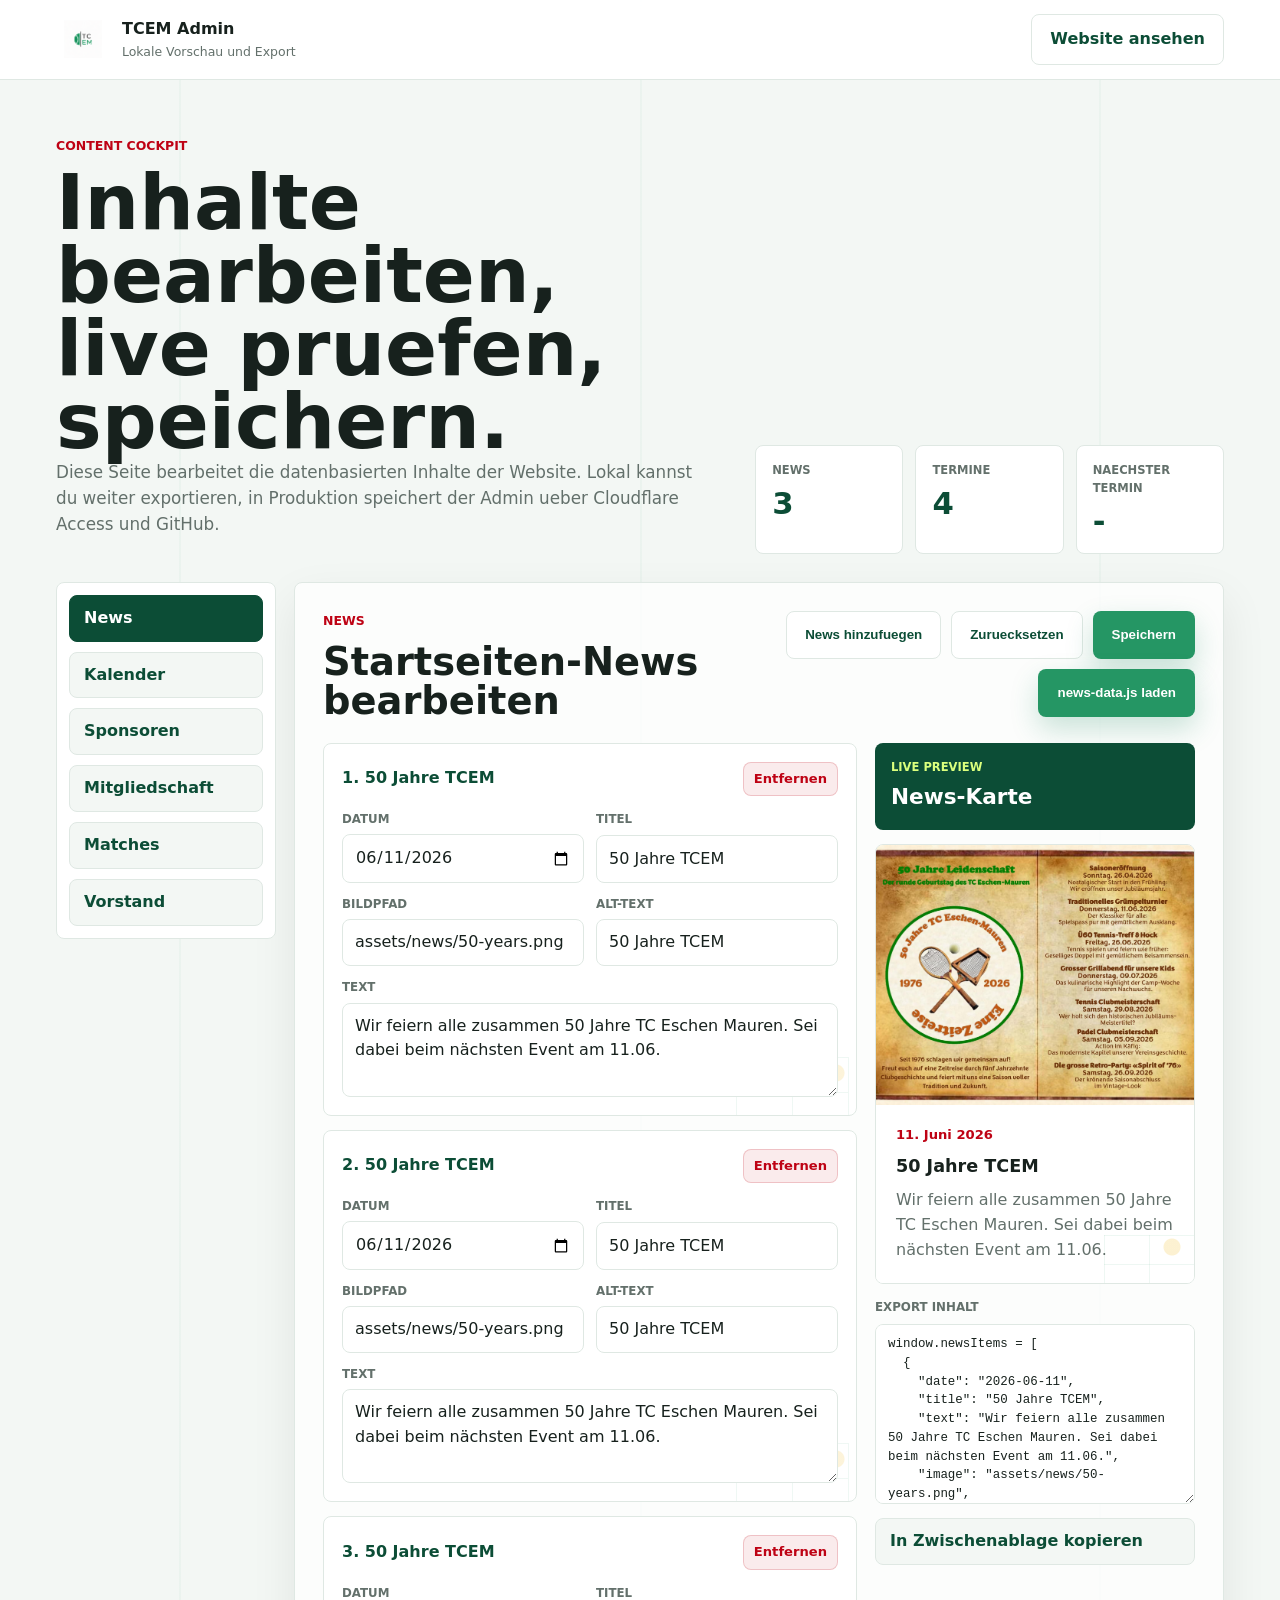
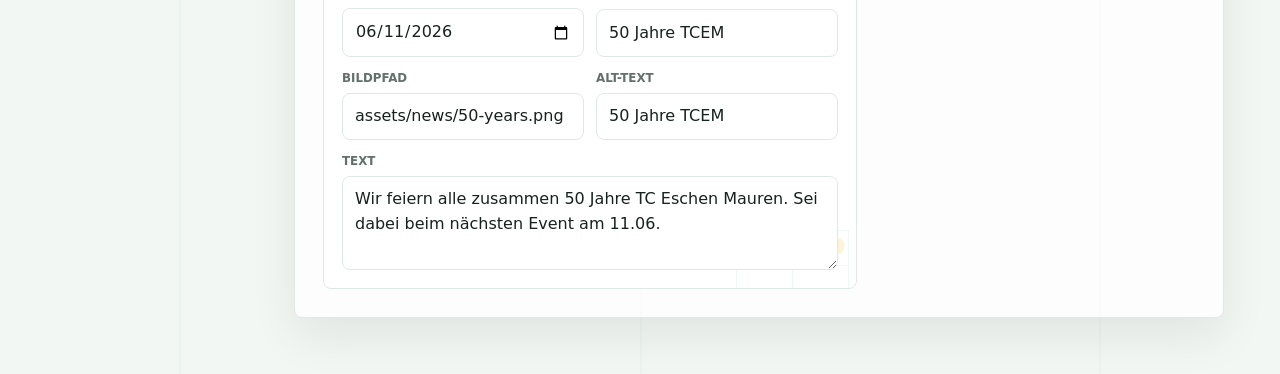
==== commit 51859d20: "Add setup for cloudflare login" ====
--- a/admin.html
+++ b/admin.html
@@ -5,7 +5,7 @@
   <meta name="viewport" content="width=device-width, initial-scale=1.0" />
   <meta name="description" content="Lokaler Inhaltseditor fuer die TC Eschen-Mauren Website." />
   <title>Admin Vorschau | TC Eschen-Mauren</title>
-  <link rel="stylesheet" href="styles.css?v=20260722-2" />
+  <link rel="stylesheet" href="styles.css?v=20260816-45" />
   <link rel="stylesheet" href="admin.css?v=20260721-1" />
   <link rel="icon" type="image/png" href="assets/logos/alternate_logo.png" />
 </head>
@@ -25,8 +25,8 @@
     <section class="admin-intro">
       <div>
         <p class="eyebrow">Content Cockpit</p>
-        <h1>Inhalte bearbeiten, live pruefen, Datei exportieren.</h1>
-        <p>Diese Seite speichert noch nicht direkt ins Projekt. Sie erstellt dir die fertige JS-Datei, die spaeter lokal ersetzt oder per GitHub-Login automatisch committed werden kann.</p>
+        <h1>Inhalte bearbeiten, live pruefen, speichern.</h1>
+        <p>Diese Seite bearbeitet die datenbasierten Inhalte der Website. Lokal kannst du weiter exportieren, in Produktion speichert der Admin ueber Cloudflare Access und GitHub.</p>
       </div>
       <div class="admin-status-grid" aria-label="Status">
         <article>
@@ -42,78 +42,21 @@
           <strong data-admin-next-event>-</strong>
         </article>
       </div>
+      <p class="admin-save-status" data-admin-save-status aria-live="polite"></p>
     </section>
 
     <section class="admin-workspace">
-      <aside class="admin-tabs" aria-label="Admin Bereiche">
-        <button class="is-active" type="button" data-admin-tab="news">News</button>
-        <button type="button" data-admin-tab="events">Vereinskalender</button>
-      </aside>
-
-      <section class="admin-panel is-active" data-admin-panel="news">
-        <div class="admin-panel-header">
-          <div>
-            <p class="eyebrow">News</p>
-            <h2>Startseiten-News bearbeiten</h2>
-          </div>
-          <div class="admin-actions">
-            <button class="button secondary" type="button" data-admin-add="news">News hinzufuegen</button>
-            <button class="button secondary" type="button" data-admin-reset="news">Zuruecksetzen</button>
-            <button class="button primary" type="button" data-admin-download="news">news-data.js laden</button>
-          </div>
-        </div>
-
-        <div class="admin-editor-layout">
-          <div class="admin-editor-list" data-admin-list="news"></div>
-          <aside class="admin-preview">
-            <div class="admin-preview-heading">
-              <span>Live Preview</span>
-              <strong>News-Karte</strong>
-            </div>
-            <div class="admin-news-preview" data-admin-preview="news"></div>
-            <label class="admin-output">
-              <span>Export Inhalt</span>
-              <textarea data-admin-output="news" readonly></textarea>
-            </label>
-            <button class="admin-copy-button" type="button" data-admin-copy="news">In Zwischenablage kopieren</button>
-          </aside>
-        </div>
-      </section>
-
-      <section class="admin-panel" data-admin-panel="events">
-        <div class="admin-panel-header">
-          <div>
-            <p class="eyebrow">Vereinskalender</p>
-            <h2>Termine bearbeiten</h2>
-          </div>
-          <div class="admin-actions">
-            <button class="button secondary" type="button" data-admin-add="events">Termin hinzufuegen</button>
-            <button class="button secondary" type="button" data-admin-reset="events">Zuruecksetzen</button>
-            <button class="button primary" type="button" data-admin-download="events">events-data.js laden</button>
-          </div>
-        </div>
-
-        <div class="admin-editor-layout">
-          <div class="admin-editor-list" data-admin-list="events"></div>
-          <aside class="admin-preview">
-            <div class="admin-preview-heading">
-              <span>Live Preview</span>
-              <strong>Kalender-Eintrag</strong>
-            </div>
-            <div class="admin-calendar-preview" data-admin-preview="events"></div>
-            <label class="admin-output">
-              <span>Export Inhalt</span>
-              <textarea data-admin-output="events" readonly></textarea>
-            </label>
-            <button class="admin-copy-button" type="button" data-admin-copy="events">In Zwischenablage kopieren</button>
-          </aside>
-        </div>
-      </section>
+      <aside class="admin-tabs" aria-label="Admin Bereiche" data-admin-tabs></aside>
+      <div data-admin-panels></div>
     </section>
   </main>
 
   <script src="js/news-data.js?v=20260712-1" defer></script>
   <script src="js/events-data.js?v=20260712-1" defer></script>
-  <script src="js/admin.js?v=20260721-1" defer></script>
+  <script src="js/sponsors-data.js?v=20260712-1" defer></script>
+  <script src="js/membership-data.js?v=20260712-1" defer></script>
+  <script src="js/matches-data.js?v=20260712-1" defer></script>
+  <script src="js/vorstand-data.js?v=20260712-1" defer></script>
+  <script src="js/admin.js?v=20260905-1" defer></script>
 </body>
 </html>
--- a/styles.css
+++ b/styles.css
@@ -32,6 +32,282 @@
   line-height: 1.55;
 }
 
+.serve-intro {
+  position: fixed;
+  inset: 0;
+  z-index: 1000;
+  --intro-court-width: min(90vw, 1220px);
+  --intro-court-height: min(58vh, 560px);
+  --serve-ball-screen-x: 50vw;
+  --serve-ball-screen-y: 68vh;
+  overflow: hidden;
+  pointer-events: none;
+  background:
+    radial-gradient(circle at 50% 48%, rgba(219, 255, 125, 0.13), transparent 24%),
+    linear-gradient(145deg, rgba(190, 2, 20, 0.18), transparent 42%),
+    linear-gradient(180deg, #12382a, #0b2a21);
+  animation: serve-stage-exit 2500ms cubic-bezier(0.18, 0.74, 0.2, 1) forwards;
+}
+
+.serve-intro-logo {
+  position: absolute;
+  top: 50%;
+  left: 50%;
+  z-index: 3;
+  width: clamp(132px, 17vw, 230px);
+  height: auto;
+  padding: 18px;
+  background: rgba(255, 255, 255, 0.94);
+  border-radius: 8px;
+  box-shadow: 0 26px 70px rgba(0, 0, 0, 0.24);
+  transform: translate(-50%, -50%) scale(0.9);
+  animation: serve-logo-intro 2100ms cubic-bezier(0.2, 0.74, 0.2, 1) forwards;
+}
+
+.serve-intro-ball {
+  position: absolute;
+  top: var(--serve-ball-screen-y);
+  left: var(--serve-ball-screen-x);
+  z-index: 5;
+  width: clamp(38px, 4.8vw, 62px);
+  height: clamp(38px, 4.8vw, 62px);
+  margin: 0;
+  background:
+    radial-gradient(circle at 34% 28%, rgba(255, 255, 255, 0.96), transparent 0 15%),
+    radial-gradient(ellipse at 50% 20%, transparent 43%, rgba(18, 56, 42, 0.34) 44% 46%, transparent 47%),
+    radial-gradient(ellipse at 50% 80%, transparent 43%, rgba(18, 56, 42, 0.28) 44% 46%, transparent 47%),
+    #dbff7d;
+  border: 2px solid rgba(18, 56, 42, 0.14);
+  border-radius: 50%;
+  box-shadow: 0 18px 44px rgba(0, 0, 0, 0.24), 0 0 0 10px rgba(219, 255, 125, 0.08);
+  opacity: 0;
+  transform-origin: center bottom;
+  animation: serve-ball-action 1700ms cubic-bezier(0.18, 0.82, 0.2, 1) 1080ms forwards;
+}
+
+.serve-intro-trail {
+  position: absolute;
+  top: 53%;
+  left: 18vw;
+  z-index: 1;
+  width: 0;
+  height: 5px;
+  background: linear-gradient(90deg, rgba(255, 255, 255, 0), #ffffff 18%, rgba(255, 255, 255, 0.86));
+  border-radius: 999px;
+  box-shadow: 0 0 24px rgba(255, 255, 255, 0.34);
+  transform: rotate(-3deg);
+  transform-origin: left center;
+  animation: serve-trail-draw 2050ms cubic-bezier(0.18, 0.76, 0.2, 1) forwards;
+}
+
+.serve-intro-court {
+  position: absolute;
+  top: 50%;
+  left: 50%;
+  z-index: 3;
+  width: var(--intro-court-width);
+  height: var(--intro-court-height);
+  border: 2px solid rgba(255, 255, 255, 0);
+  border-radius: 6px;
+  opacity: 0;
+  transform: translate(-50%, -38%) perspective(900px) rotateX(58deg) scale(0.72);
+  transform-origin: center bottom;
+  animation: serve-court-build 2500ms cubic-bezier(0.18, 0.74, 0.2, 1) forwards;
+}
+
+.serve-court-line {
+  position: absolute;
+  display: block;
+  background: rgba(255, 255, 255, 0.92);
+  box-shadow: 0 0 18px rgba(255, 255, 255, 0.26);
+  transform-origin: center;
+}
+
+.serve-court-baseline,
+.serve-court-service-a,
+.serve-court-service-b {
+  height: 2px;
+  transform: scaleX(0);
+  animation: serve-line-x 720ms cubic-bezier(0.2, 0.74, 0.18, 1) forwards;
+}
+
+.serve-court-baseline {
+  top: 50%;
+  left: 25%;
+  width: 50%;
+  height: 3px;
+  animation-delay: 820ms;
+}
+
+.serve-court-service-a {
+  top: 10%;
+  left: 0%;
+  width: 100%;
+  animation-delay: 980ms;
+}
+
+.serve-court-service-b {
+  top: 90%;
+  left: 0%;
+  width: 100%;
+  animation-delay: 1060ms;
+}
+
+.serve-court-center,
+.serve-court-side-a,
+.serve-court-side-b {
+  width: 2px;
+  transform: scaleY(0);
+  animation: serve-line-y 700ms cubic-bezier(0.2, 0.74, 0.18, 1) forwards;
+}
+
+.serve-court-center {
+  top: 0%;
+  left: 50%;
+  height: 100%;
+  animation-delay: 960ms;
+}
+
+.serve-court-side-a {
+  top: 10%;
+  left: 25%;
+  height: 80%;
+  animation-delay: 1100ms;
+}
+
+.serve-court-side-b {
+  top: 10%;
+  right: 25%;
+  height: 80%;
+  animation-delay: 1100ms;
+}
+
+.serve-ball-anchor {
+  position: absolute;
+  top: 0%;
+  left: 0%;
+  width: 1px;
+  height: 1px;
+  opacity: 0;
+  pointer-events: none;
+}
+
+.serve-intro-active .site-header {
+  opacity: 0;
+  transform: translateY(-18px);
+}
+
+.serve-intro-complete .site-header {
+  opacity: 1;
+  transform: translateY(0);
+  transition: opacity 520ms ease, transform 620ms cubic-bezier(0.2, 0.78, 0.2, 1);
+}
+
+@keyframes serve-logo-intro {
+  0% {
+    opacity: 0;
+    transform: translate(-50%, -50%) scale(0.86);
+  }
+
+  16%{
+    opacity: 1;
+    transform: translate(-50%, -50%) scale(1);
+  }
+  50%{
+    opacity: 1;
+    transform: translate(-50%, -200%) scale(1.2);
+  }
+  100%{
+    opacity: 1;
+    transform: translate(-50%, -200%) scale(1.2);
+
+  }
+}
+
+@keyframes serve-ball-action {
+  0% {
+    opacity: 1;
+    transform: translate3d(-50%, -80%, 0) scale(0.64) rotate(0deg);
+  }
+
+  100% {
+    opacity: 1;
+    transform: translate3d(46vw, -80%, 0) scale(0.58) rotate(680deg);
+  }
+}
+
+@keyframes serve-trail-draw {
+  0%,
+  46% {
+    opacity: 0;
+    width: 0;
+  }
+
+  60% {
+    opacity: 1;
+    width: 58vw;
+  }
+
+  76% {
+    opacity: 0.22;
+    width: 70vw;
+  }
+
+  100% {
+    opacity: 0;
+    width: 76vw;
+  }
+}
+
+@keyframes serve-court-build {
+  0%,
+  34% {
+    opacity: 0;
+    border-color: rgba(255, 255, 255, 0);
+    transform: translate(-50%, -38%) perspective(1000px) rotateX(58deg) scale(0.66);
+  }
+
+  54% {
+    opacity: 1;
+    border-color: rgba(255, 255, 255, 0.86);
+  }
+
+  80% {
+    opacity: 1;
+    transform: translate(-50%, -42%) perspective(1000px) rotateX(40deg) scale(1.08);
+  }
+
+  100% {
+    opacity: 0;
+    border-color: rgba(255, 255, 255, 0.18);
+    transform: translate(-50%, -45%) perspective(1000px) rotateX(6deg) scale(3.4);
+  }
+}
+
+@keyframes serve-line-x {
+  to {
+    transform: scaleX(1);
+  }
+}
+
+@keyframes serve-line-y {
+  to {
+    transform: scaleY(1);
+  }
+}
+
+@keyframes serve-stage-exit {
+  0%,
+  72% {
+    opacity: 1;
+  }
+
+  100% {
+    opacity: 0;
+    visibility: hidden;
+  }
+}
+
 img {
   display: block;
   max-width: 100%;
@@ -243,6 +519,21 @@
 
 .home-hero .hero-copy {
   color: #28352f;
+}
+
+.motion-ready .home-hero .eyebrow,
+.motion-ready .home-hero h1,
+.motion-ready .home-hero h2,
+.motion-ready .home-hero .hero-copy,
+.motion-ready .home-hero .hero-actions {
+  opacity: 0;
+  transform: translateY(22px);
+  transition: opacity 700ms ease, transform 760ms cubic-bezier(0.2, 0.8, 0.2, 1);
+}
+
+.motion-ready .home-hero h1,
+.motion-ready .home-hero h2 {
+  transform: translateY(34px);
 }
 
 .home-hero-image {
@@ -281,6 +572,37 @@
   object-fit: cover;
 }
 
+.motion-ready .home-hero .home-hero-image img {
+  transform: scale(1.07);
+  transition: transform 1400ms cubic-bezier(0.2, 0.8, 0.2, 1);
+}
+
+.motion-ready .home-hero.is-hero-ready .eyebrow,
+.motion-ready .home-hero.is-hero-ready h1,
+.motion-ready .home-hero.is-hero-ready h2,
+.motion-ready .home-hero.is-hero-ready .hero-copy,
+.motion-ready .home-hero.is-hero-ready .hero-actions {
+  opacity: 1;
+  transform: translateY(0);
+}
+
+.motion-ready .home-hero.is-hero-ready h1,
+.motion-ready .home-hero.is-hero-ready h2 {
+  transition-delay: 80ms;
+}
+
+.motion-ready .home-hero.is-hero-ready .hero-copy {
+  transition-delay: 160ms;
+}
+
+.motion-ready .home-hero.is-hero-ready .hero-actions {
+  transition-delay: 240ms;
+}
+
+.motion-ready .home-hero.is-hero-ready .home-hero-image img {
+  transform: scale(1);
+}
+
 .page-hero {
   min-height: 72svh;
   background:
@@ -557,6 +879,163 @@
   color: #fff;
 }
 
+.places-pulse-grid {
+  grid-template-columns: repeat(3, minmax(0, 1fr));
+}
+
+.booking-choice-grid {
+  display: grid;
+  grid-template-columns: repeat(3, minmax(0, 1fr));
+  gap: 18px;
+}
+
+.booking-choice-card {
+  position: relative;
+  display: grid;
+  align-content: end;
+  min-height: 330px;
+  overflow: hidden;
+  padding: 24px;
+  color: #fff;
+  background:
+    linear-gradient(135deg, rgba(190, 2, 20, 0.2), transparent 46%),
+    #12382a;
+  border: 1px solid rgba(255, 255, 255, 0.14);
+  border-radius: 8px;
+  box-shadow: 0 18px 38px rgba(16, 25, 22, 0.16);
+}
+
+.booking-choice-card::before {
+  position: absolute;
+  inset: 0;
+  pointer-events: none;
+  content: "";
+  background:
+    radial-gradient(circle at calc(100% - 28px) 28px, rgba(219, 255, 125, 0.64) 0 8px, transparent 9px),
+    linear-gradient(rgba(255, 255, 255, 0.22), rgba(255, 255, 255, 0.22)) calc(100% - 132px) calc(100% - 72px) / 118px 1px no-repeat,
+    linear-gradient(rgba(255, 255, 255, 0.22), rgba(255, 255, 255, 0.22)) calc(100% - 132px) calc(100% - 22px) / 118px 1px no-repeat,
+    linear-gradient(rgba(255, 255, 255, 0.22), rgba(255, 255, 255, 0.22)) calc(100% - 132px) calc(100% - 72px) / 1px 50px no-repeat,
+    linear-gradient(rgba(255, 255, 255, 0.22), rgba(255, 255, 255, 0.22)) calc(100% - 14px) calc(100% - 72px) / 1px 50px no-repeat;
+  opacity: 0.78;
+}
+
+.booking-choice-card > * {
+  position: relative;
+  z-index: 1;
+}
+
+.booking-choice-card span {
+  color: #dbff7d;
+  font-size: 0.76rem;
+  font-weight: 900;
+  text-transform: uppercase;
+}
+
+.booking-choice-card h3 {
+  margin: 12px 0 10px;
+  color: #fff;
+  font-size: clamp(1.55rem, 3vw, 2.45rem);
+  line-height: 1;
+}
+
+.booking-choice-card p {
+  color: rgba(255, 255, 255, 0.76);
+}
+
+.booking-choice-card .button {
+  justify-self: start;
+}
+
+.location-panel {
+  display: grid;
+  grid-template-columns: minmax(0, 0.8fr) minmax(0, 1fr);
+  gap: 18px;
+}
+
+.location-panel > div {
+  position: relative;
+  overflow: hidden;
+  padding: 24px;
+  background: #fff;
+  border: 1px solid var(--line);
+  border-radius: 8px;
+}
+
+.location-panel p {
+  color: var(--muted);
+}
+
+.motion-ready .motion-reveal {
+  opacity: 0;
+  transform: translateY(34px);
+  transition:
+    opacity 680ms ease var(--reveal-delay, 0ms),
+    transform 760ms cubic-bezier(0.2, 0.8, 0.2, 1) var(--reveal-delay, 0ms),
+    box-shadow 220ms ease,
+    border-color 220ms ease,
+    background 220ms ease;
+}
+
+.motion-ready .motion-reveal.reveal-from-side {
+  transform: translateX(28px) scale(0.98);
+}
+
+.motion-ready .motion-reveal.is-visible {
+  opacity: 1;
+  transform: translateY(0);
+}
+
+.motion-ready .motion-reveal.reveal-from-side.is-visible {
+  transform: translateX(0) scale(1);
+}
+
+.club-pulse-card,
+.booking-choice-card,
+.feature-grid article,
+.split-list article,
+.info-grid article,
+.team-card,
+.match-card,
+.price-card,
+.premium-booking-card,
+.document-card,
+.calendar-event,
+.news-card {
+  transition: transform 220ms ease, box-shadow 220ms ease, border-color 220ms ease, background 220ms ease;
+}
+
+.club-pulse-card:hover,
+.booking-choice-card:hover,
+.feature-grid article:hover,
+.split-list article:hover,
+.info-grid article:hover,
+.team-card:hover,
+.match-card:hover,
+.price-card:hover,
+.premium-booking-card:hover,
+.document-card:hover,
+.calendar-event:hover,
+.news-card:hover {
+  transform: translateY(-4px);
+  box-shadow: 0 18px 36px rgba(16, 25, 22, 0.12);
+}
+
+.club-pulse-card:hover::after,
+.booking-choice-card:hover::before,
+.feature-grid article:hover::before,
+.split-list article:hover::before,
+.info-grid article:hover::before,
+.team-card:hover::before,
+.match-card:hover::before,
+.price-card:hover::before,
+.premium-booking-card:hover::before,
+.document-card:hover::before,
+.calendar-event:hover::before,
+.news-card:hover .news-card-content::after {
+  transform: translateX(-4px) rotate(-2deg);
+  opacity: 0.95;
+}
+
 @keyframes pulse-dot {
   0% {
     box-shadow: 0 0 0 0 rgba(219, 255, 125, 0.5);
@@ -573,6 +1052,8 @@
 
 @media (prefers-reduced-motion: reduce) {
   .club-pulse-card::before,
+  .serve-intro,
+  .serve-intro *,
   .matchday-section::after {
     animation: none;
   }
@@ -586,8 +1067,26 @@
   .history-preview img,
   .timeline-entry,
   .timeline-entry strong,
+  .motion-reveal,
+  .home-hero .eyebrow,
+  .home-hero h1,
+  .home-hero h2,
+  .home-hero .hero-copy,
+  .home-hero .hero-actions,
+  .home-hero-image img,
+  .section-side-image img,
   .history-preview {
     transition: none;
+  }
+
+  .motion-reveal,
+  .home-hero .eyebrow,
+  .home-hero h1,
+  .home-hero h2,
+  .home-hero .hero-copy,
+  .home-hero .hero-actions {
+    opacity: 1;
+    transform: none;
   }
 }
 
@@ -659,6 +1158,11 @@
   width: 100%;
   height: 100%;
   object-fit: cover;
+}
+
+.motion-ready .section-side-image img {
+  transform: translateY(var(--motion-y, 0)) scale(1.04);
+  transition: transform 420ms ease-out;
 }
 
 .two-column {
@@ -2049,6 +2553,9 @@
   .club-pulse,
   .sportstueble-pulse,
   .opening-status-grid,
+  .places-pulse-grid,
+  .booking-choice-grid,
+  .location-panel,
   .club-pulse-grid,
   .feature-grid,
   .split-list,
--- a/admin.css
+++ b/admin.css
@@ -97,6 +97,39 @@
   color: var(--green-dark);
   font-size: clamp(1.35rem, 2.4vw, 2rem);
   line-height: 1;
+}
+
+.admin-save-status {
+  grid-column: 1 / -1;
+  min-height: 44px;
+  margin: 0;
+  padding: 12px 14px;
+  color: var(--muted);
+  background: #fff;
+  border: 1px solid var(--line);
+  border-radius: 8px;
+  font-weight: 850;
+}
+
+.admin-save-status:empty {
+  display: none;
+}
+
+.admin-save-status[data-mode="pending"] {
+  color: var(--green-dark);
+  background: rgba(37, 150, 100, 0.08);
+}
+
+.admin-save-status[data-mode="success"] {
+  color: var(--green-dark);
+  background: rgba(37, 150, 100, 0.12);
+  border-color: rgba(37, 150, 100, 0.22);
+}
+
+.admin-save-status[data-mode="error"] {
+  color: var(--red);
+  background: rgba(190, 2, 20, 0.08);
+  border-color: rgba(190, 2, 20, 0.2);
 }
 
 .admin-workspace {
@@ -260,6 +293,30 @@
   grid-column: 1 / -1;
 }
 
+.admin-field.is-checkbox {
+  align-content: end;
+  grid-template-columns: auto 1fr;
+  gap: 10px;
+  min-height: 72px;
+  padding: 12px;
+  background: #fff;
+  border: 1px solid var(--line);
+  border-radius: 8px;
+}
+
+.admin-field.is-checkbox span {
+  order: 2;
+  align-self: center;
+}
+
+.admin-field.is-checkbox input {
+  order: 1;
+  width: 20px;
+  min-height: 20px;
+  padding: 0;
+  accent-color: var(--green-dark);
+}
+
 .admin-field span,
 .admin-output span {
   color: var(--muted);
@@ -341,6 +398,51 @@
   gap: 14px;
 }
 
+.admin-generic-preview {
+  display: grid;
+  gap: 14px;
+}
+
+.admin-simple-preview {
+  display: grid;
+  gap: 10px;
+  padding: 18px;
+  overflow: hidden;
+  background: #fff;
+  border: 1px solid var(--line);
+  border-radius: 8px;
+  box-shadow: 0 14px 32px rgba(16, 25, 22, 0.08);
+}
+
+.admin-simple-preview h3 {
+  margin: 0;
+  color: var(--green-dark);
+  font-size: 1.35rem;
+  line-height: 1.16;
+}
+
+.admin-simple-preview p {
+  margin: 0;
+  color: var(--muted);
+  line-height: 1.5;
+}
+
+.admin-preview-logo {
+  width: 100%;
+  max-height: 140px;
+  object-fit: contain;
+  padding: 18px;
+  background: var(--soft);
+  border-radius: 8px;
+}
+
+.admin-preview-avatar {
+  width: 88px;
+  height: 88px;
+  object-fit: cover;
+  border-radius: 50%;
+}
+
 .admin-validation {
   display: grid;
   gap: 6px;
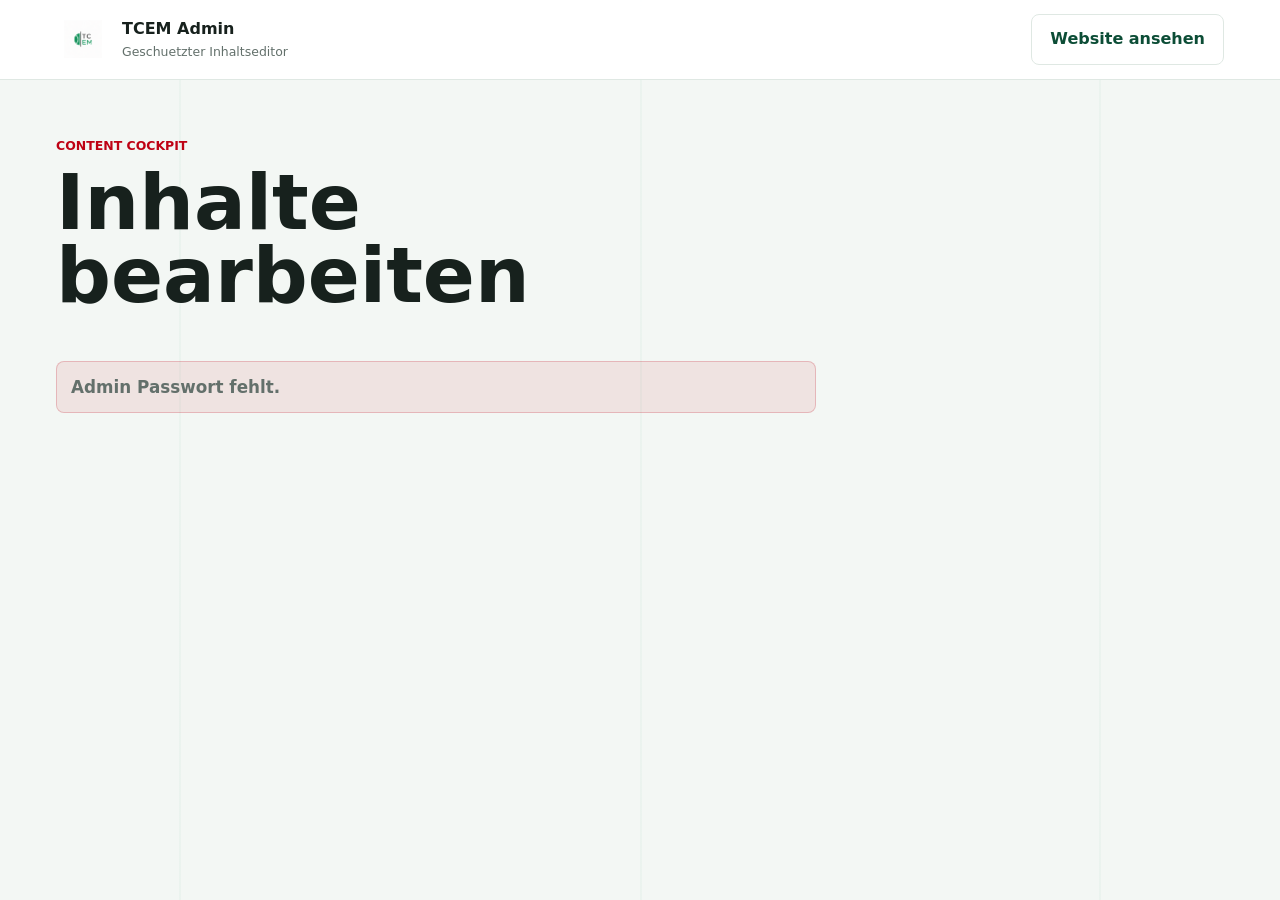
==== commit bc33c6c1: "Admin changes" ====
--- a/admin.html
+++ b/admin.html
@@ -9,13 +9,13 @@
   <link rel="stylesheet" href="admin.css?v=20260721-1" />
   <link rel="icon" type="image/png" href="assets/logos/alternate_logo.png" />
 </head>
-<body class="admin-page">
+<body class="admin-page is-admin-locked">
   <header class="admin-header">
     <a class="admin-brand" href="index.html" aria-label="Zur Website">
       <img src="assets/logos/alternate_logo.png" alt="TC Eschen-Mauren" />
       <span>
         <strong>TCEM Admin</strong>
-        <small>Lokale Vorschau und Export</small>
+        <small>Geschuetzter Inhaltseditor</small>
       </span>
     </a>
     <a class="button secondary" href="index.html">Website ansehen</a>
@@ -25,8 +25,7 @@
     <section class="admin-intro">
       <div>
         <p class="eyebrow">Content Cockpit</p>
-        <h1>Inhalte bearbeiten, live pruefen, speichern.</h1>
-        <p>Diese Seite bearbeitet die datenbasierten Inhalte der Website. Lokal kannst du weiter exportieren, in Produktion speichert der Admin ueber Cloudflare Access und GitHub.</p>
+        <h1>Inhalte bearbeiten</h1>
       </div>
       <div class="admin-status-grid" aria-label="Status">
         <article>
--- a/admin.css
+++ b/admin.css
@@ -132,6 +132,11 @@
   border-color: rgba(190, 2, 20, 0.2);
 }
 
+.admin-page.is-admin-locked .admin-status-grid,
+.admin-page.is-admin-locked .admin-workspace {
+  display: none;
+}
+
 .admin-workspace {
   display: grid;
   grid-template-columns: 220px minmax(0, 1fr);
@@ -150,8 +155,7 @@
   border-radius: 8px;
 }
 
-.admin-tabs button,
-.admin-copy-button {
+.admin-tabs button {
   min-height: 44px;
   padding: 10px 14px;
   color: var(--green-dark);
@@ -165,8 +169,7 @@
 }
 
 .admin-tabs button:hover,
-.admin-tabs button.is-active,
-.admin-copy-button:hover {
+.admin-tabs button.is-active {
   color: #fff;
   background: var(--green-dark);
   border-color: var(--green-dark);
@@ -264,17 +267,36 @@
   color: var(--green-dark);
 }
 
-.admin-card-title button {
+.admin-card-actions {
+  display: flex;
+  flex-wrap: wrap;
+  gap: 6px;
+  justify-content: flex-end;
+}
+
+.admin-card-actions button {
   min-height: 34px;
   padding: 6px 10px;
-  color: var(--red);
+  color: var(--green-dark);
   cursor: pointer;
-  background: rgba(190, 2, 20, 0.08);
-  border: 1px solid rgba(190, 2, 20, 0.18);
+  background: rgba(16, 72, 51, 0.07);
+  border: 1px solid rgba(16, 72, 51, 0.14);
   border-radius: 8px;
   font: inherit;
   font-size: 0.82rem;
   font-weight: 900;
+}
+
+.admin-card-actions button:disabled {
+  color: var(--muted);
+  cursor: not-allowed;
+  opacity: 0.45;
+}
+
+.admin-card-actions button:last-child {
+  color: var(--red);
+  background: rgba(190, 2, 20, 0.08);
+  border-color: rgba(190, 2, 20, 0.18);
 }
 
 .admin-field-grid {
@@ -317,8 +339,7 @@
   accent-color: var(--green-dark);
 }
 
-.admin-field span,
-.admin-output span {
+.admin-field span {
   color: var(--muted);
   font-size: 0.74rem;
   font-weight: 900;
@@ -327,8 +348,7 @@
 
 .admin-field input,
 .admin-field select,
-.admin-field textarea,
-.admin-output textarea {
+.admin-field textarea {
   width: 100%;
   min-height: 42px;
   padding: 10px 12px;
@@ -344,17 +364,22 @@
   resize: vertical;
 }
 
-.admin-output {
-  display: grid;
+.admin-field.has-upload {
   gap: 8px;
 }
 
-.admin-output textarea {
-  min-height: 180px;
-  font-family: ui-monospace, SFMono-Regular, Menlo, Monaco, Consolas, "Liberation Mono", monospace;
+.admin-file-input {
+  min-height: 40px;
+  padding: 8px;
+  color: var(--muted);
+  background: rgba(16, 72, 51, 0.05);
+  cursor: pointer;
+}
+
+.admin-upload-hint {
+  color: var(--muted);
   font-size: 0.78rem;
-  line-height: 1.5;
-  resize: vertical;
+  line-height: 1.35;
 }
 
 .admin-preview {
